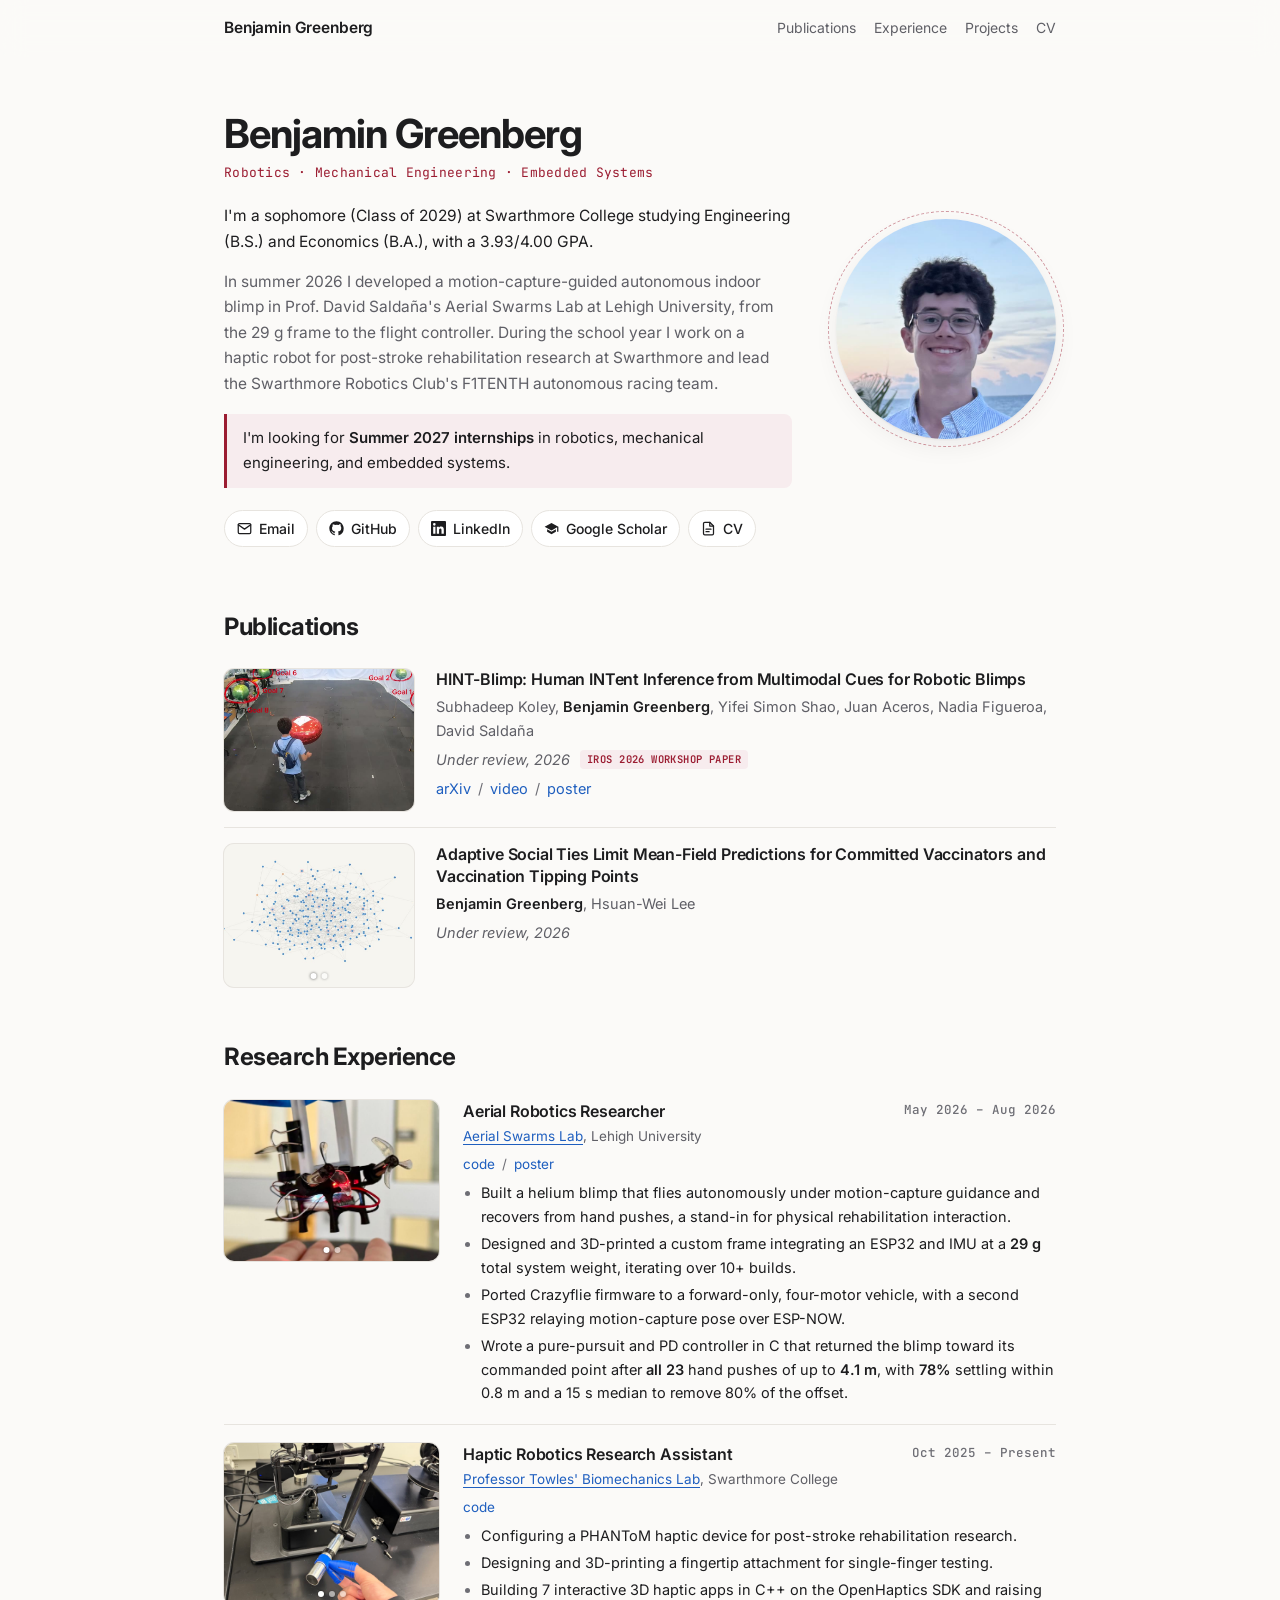
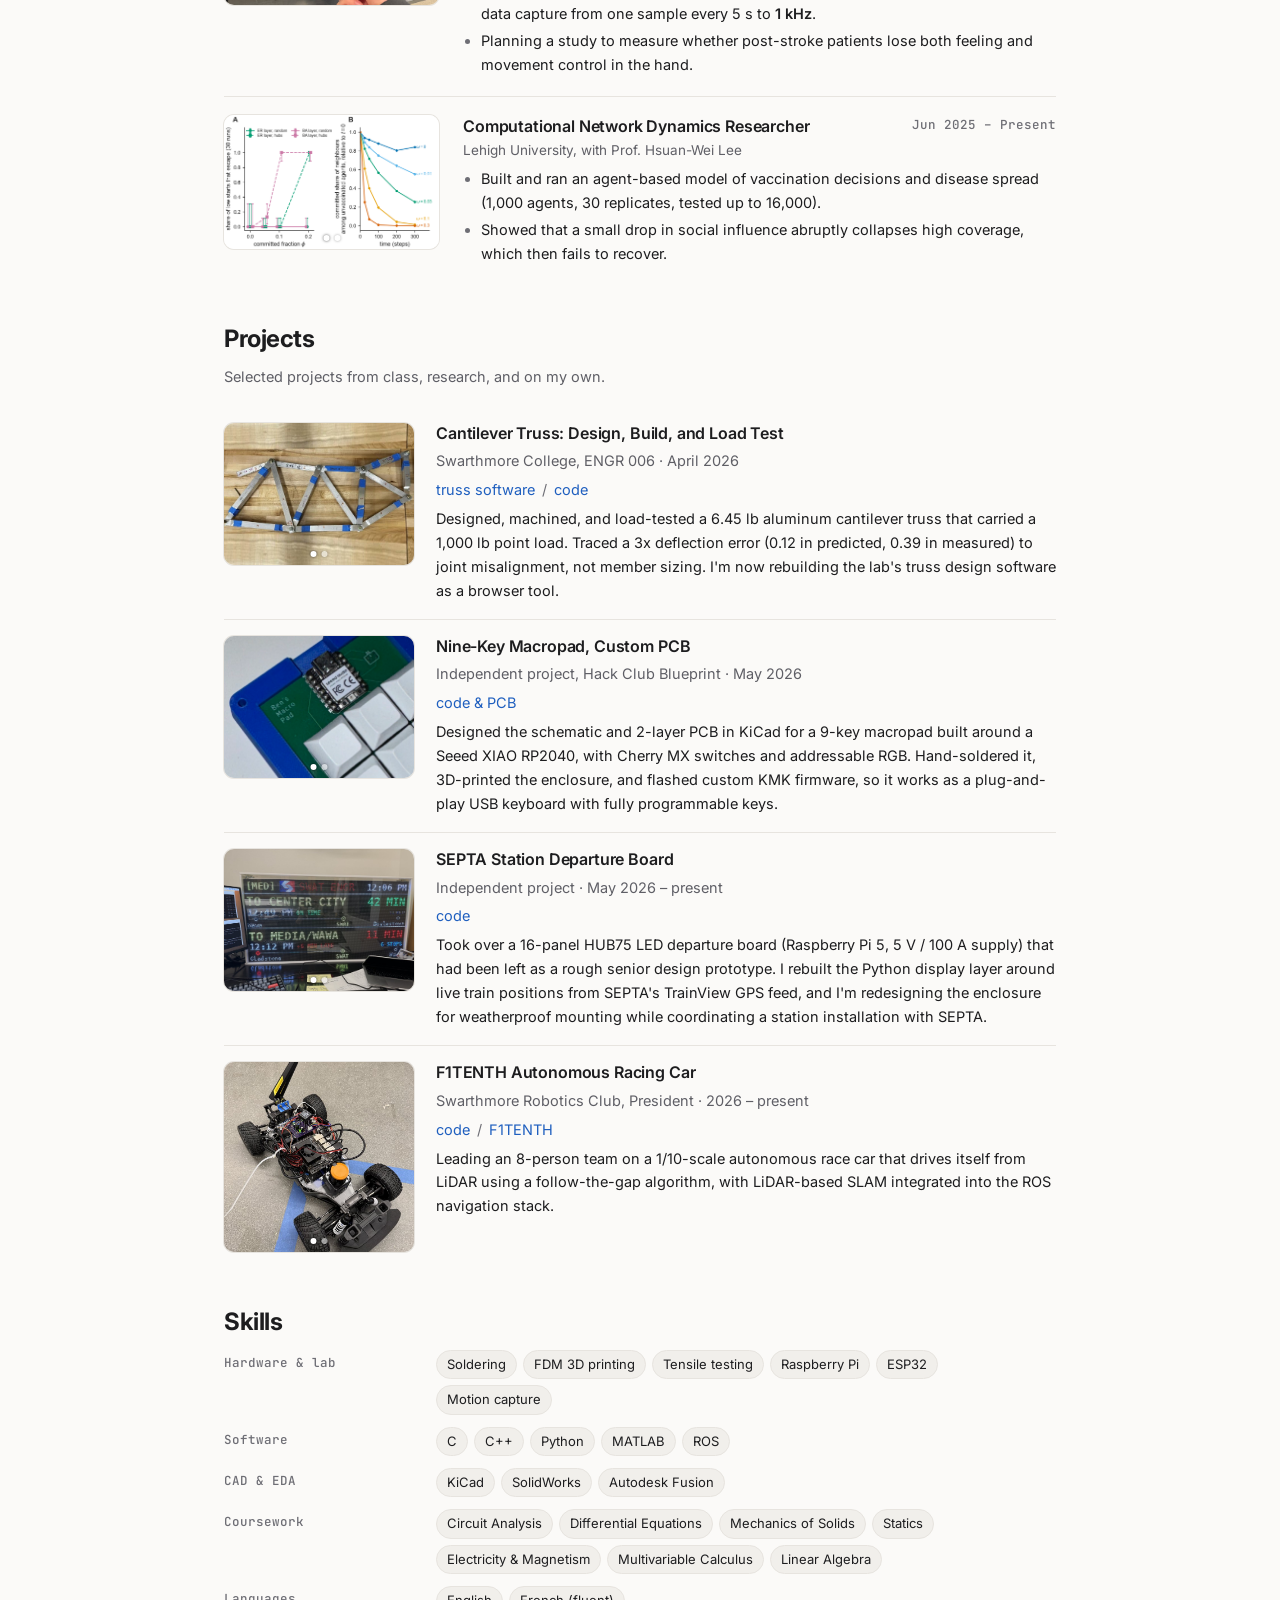
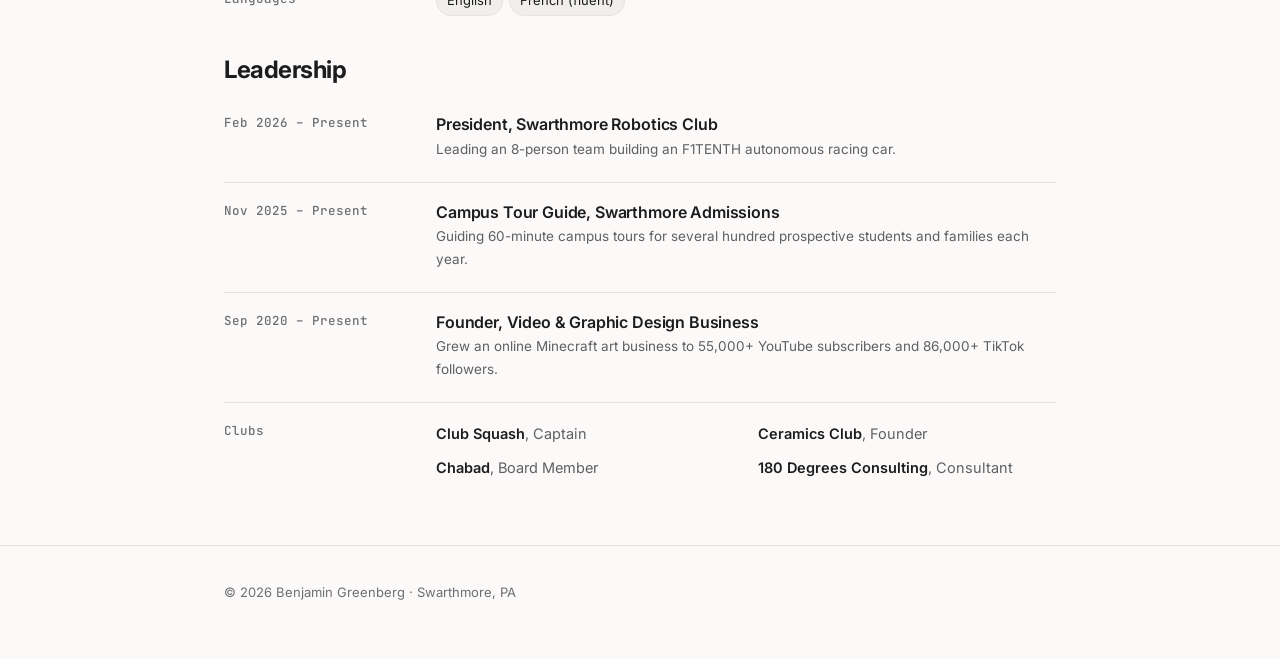
==== index.html @ 985a3e06 "Add GoatCounter visit counter" ====
<!DOCTYPE html>
<html lang="en">
<head>
  <meta charset="utf-8">
  <meta name="viewport" content="width=device-width, initial-scale=1">
  <title>Benjamin Greenberg</title>
  <meta name="description" content="Benjamin Greenberg: engineering and economics student at Swarthmore College working in robotics, mechanical engineering, and embedded systems.">
  <meta name="author" content="Benjamin Greenberg">
  <link rel="canonical" href="https://bengreenberg07.github.io/">
  <meta property="og:title" content="Benjamin Greenberg">
  <meta property="og:description" content="Robotics, mechanical engineering, and embedded systems. Swarthmore College.">
  <meta property="og:url" content="https://bengreenberg07.github.io/">
  <meta property="og:site_name" content="Benjamin Greenberg">
  <meta property="og:image" content="https://bengreenberg07.github.io/images/blimp.jpg">
  <meta property="og:image:width" content="900">
  <meta property="og:image:height" content="743">
  <meta property="og:image:alt" content="Autonomous indoor blimp with its 3D-printed frame, built by Benjamin Greenberg">
  <meta property="og:type" content="profile">
  <meta name="twitter:card" content="summary">
  <script type="application/ld+json">
  {
    "@context": "https://schema.org",
    "@type": "Person",
    "name": "Benjamin Greenberg",
    "url": "https://bengreenberg07.github.io/",
    "image": "https://bengreenberg07.github.io/images/ben.jpg",
    "affiliation": { "@type": "CollegeOrUniversity", "name": "Swarthmore College" },
    "sameAs": [
      "https://github.com/BenGreenberg07",
      "https://www.linkedin.com/in/benjamin-greenberg-/",
      "https://scholar.google.com/citations?user=JMRG6v8AAAAJ"
    ]
  }
  </script>
  <meta name="theme-color" content="#fbfaf8" media="(prefers-color-scheme: light)">
  <link rel="icon" type="image/svg+xml" href="images/favicon.svg">
  <link rel="icon" type="image/png" sizes="32x32" href="images/favicon-32.png">
  <link rel="icon" type="image/png" sizes="192x192" href="images/favicon-192.png">
  <link rel="apple-touch-icon" href="images/apple-touch-icon.png">
  <link rel="preconnect" href="https://fonts.googleapis.com">
  <link rel="preconnect" href="https://fonts.gstatic.com" crossorigin>
  <link href="https://fonts.googleapis.com/css2?family=Inter:wght@400;500;600;700&family=JetBrains+Mono:wght@500;600&display=swap" rel="stylesheet">
  <link rel="stylesheet" href="style.css">
</head>
<body>

<header class="topbar" id="topbar">
  <div class="wrap">
    <a class="brand" href="#top">Benjamin Greenberg</a>
    <nav class="nav" aria-label="Sections">
      <a href="#publications">Publications</a>
      <a href="#experience">Experience</a>
      <a href="#projects">Projects</a>
      <a href="cv/Benjamin_Greenberg_CV.pdf">CV</a>
    </nav>
  </div>
</header>

<main class="wrap" id="top">

  <!-- ================= HERO ================= -->
  <div class="hero">
    <div>
      <h1>Benjamin Greenberg</h1>
      <p class="role">Robotics · Mechanical Engineering · Embedded Systems</p>
      
      <p>
        I'm a sophomore (Class of 2029) at Swarthmore College studying Engineering (B.S.) and Economics (B.A.), with a 3.93/4.00 GPA.
      </p>
      <p class="soft">
        In summer 2026 I developed a motion-capture-guided autonomous indoor blimp in
        Prof. David Saldaña's
        Aerial Swarms Lab at Lehigh University, from the 29&nbsp;g
        frame to the flight controller. During the school year I work on a haptic robot for post-stroke
        rehabilitation research at Swarthmore and lead the Swarthmore Robotics Club's F1TENTH autonomous racing team.
      </p>
      <div class="callout">
        I'm looking for <strong>Summer 2027 internships</strong> in robotics, mechanical engineering, and embedded systems.
      </div>
      <div class="links">
        <a href="mailto:bgreenb2@swarthmore.edu">
          <svg viewBox="0 0 24 24" fill="none" stroke="currentColor" stroke-width="2" stroke-linecap="round" stroke-linejoin="round"><rect x="2" y="4" width="20" height="16" rx="2"/><path d="m22 6-10 7L2 6"/></svg>Email</a>
        <a href="https://github.com/BenGreenberg07">
          <svg viewBox="0 0 24 24" fill="currentColor"><path d="M12 .5C5.7.5.5 5.7.5 12c0 5.1 3.3 9.4 7.9 10.9.6.1.8-.3.8-.6v-2c-3.2.7-3.9-1.5-3.9-1.5-.5-1.3-1.3-1.7-1.3-1.7-1.1-.7.1-.7.1-.7 1.2.1 1.8 1.2 1.8 1.2 1 1.8 2.8 1.3 3.5 1 .1-.8.4-1.3.7-1.6-2.6-.3-5.3-1.3-5.3-5.7 0-1.3.5-2.3 1.2-3.1-.1-.3-.5-1.5.1-3.1 0 0 1-.3 3.3 1.2a11.5 11.5 0 0 1 6 0C17.3 4.7 18.3 5 18.3 5c.6 1.6.2 2.8.1 3.1.8.8 1.2 1.8 1.2 3.1 0 4.4-2.7 5.4-5.3 5.7.4.4.8 1.1.8 2.2v3.2c0 .3.2.7.8.6A11.5 11.5 0 0 0 23.5 12C23.5 5.7 18.3.5 12 .5z"/></svg>GitHub</a>
        <a href="https://www.linkedin.com/in/benjamin-greenberg-/">
          <svg viewBox="0 0 24 24" fill="currentColor"><path d="M20.4 20.5h-3.6v-5.6c0-1.3 0-3-1.8-3s-2.1 1.4-2.1 2.9v5.7H9.3V9h3.4v1.6h.1c.5-.9 1.6-1.8 3.4-1.8 3.6 0 4.3 2.4 4.3 5.5v6.2zM5.3 7.4a2.1 2.1 0 1 1 0-4.2 2.1 2.1 0 0 1 0 4.2zM7.1 20.5H3.5V9h3.6v11.5zM22.2 0H1.8C.8 0 0 .8 0 1.7v20.6c0 .9.8 1.7 1.8 1.7h20.4c1 0 1.8-.8 1.8-1.7V1.7C24 .8 23.2 0 22.2 0z"/></svg>LinkedIn</a>
        <a href="https://scholar.google.com/citations?user=JMRG6v8AAAAJ&amp;hl=en">
          <svg viewBox="0 0 24 24" fill="currentColor"><path d="M12 3 1 9l11 6 9-4.9V17h2V9z"/><path d="M5 13.2v4L12 21l7-3.8v-4L12 17z"/></svg>Google Scholar</a>
        <a href="cv/Benjamin_Greenberg_CV.pdf">
          <svg viewBox="0 0 24 24" fill="none" stroke="currentColor" stroke-width="2" stroke-linecap="round" stroke-linejoin="round"><path d="M14 2H6a2 2 0 0 0-2 2v16a2 2 0 0 0 2 2h12a2 2 0 0 0 2-2V8z"/><path d="M14 2v6h6M8 13h8M8 17h5"/></svg>CV</a>
      </div>
      <div class="print-contact">
        <span><b>Email</b> bgreenb2@swarthmore.edu</span>
        <span><b>Website</b> <a href="https://bengreenberg07.github.io">bengreenberg07.github.io</a></span>
        <span><b>GitHub</b> <a href="https://github.com/BenGreenberg07">BenGreenberg07</a></span>
        <span><b>LinkedIn</b> <a href="https://www.linkedin.com/in/benjamin-greenberg-/">benjamin-greenberg-</a></span>
      </div>
    </div>
    <div class="portrait">
      <img src="images/ben.jpg" alt="Portrait of Benjamin Greenberg" width="600" height="600">
    </div>
  </div>

  <!-- ================= PUBLICATIONS ================= -->
  <section id="publications" class="reveal">
    <div class="sec-head"><h2>Publications</h2></div>
    <div class="entries">

      <div class="entry pub lead">
        <div class="thumb" data-caption="Pushing the blimp to signal where it should go, from the paper's video.">
          <img src="images/hint_push.jpg" alt="A person pushing a red blimp, seen from above">
          <video src="videos/hint_push.mp4" autoplay muted loop playsinline preload="auto" aria-label="A person pushes a red blimp and it moves away, seen from above"></video>
        </div>
        <div>
          <h3><a href="https://arxiv.org/abs/2609.27154">HINT-Blimp: Human INTent Inference from Multimodal Cues for Robotic Blimps</a></h3>
          <p class="meta">Subhadeep Koley, <span class="me">Benjamin Greenberg</span>, Yifei Simon Shao, Juan Aceros, Nadia Figueroa, David Saldaña</p>
          <p class="venue">Under review, 2026 <span class="badge">IROS 2026 workshop paper</span></p>
          <p class="entry-links">
            <a href="https://arxiv.org/abs/2609.27154">arXiv</a><a href="https://youtu.be/b_QbHGdgBf4">video</a><a href="https://nocworkshop.github.io/2026-IROS/resources/15/IROS_workshop_poster.pdf">poster</a>
          </p>
        </div>
      </div>

      <div class="entry pub lead">
        <div class="thumb" data-second-caption="The same conditions can settle at two stable outcomes, depending on where the population starts." data-second="images/fig_bistability.png" data-second-alt="Phase diagram and coverage curves showing two stable vaccination outcomes" data-caption="One run of the agent-based model (peach: unvaccinated, blue: vaccinated). A temporary push raises vaccination, and coverage stays high after the push ends.">
          <img src="images/tipping_points.jpg" alt="Network of mostly vaccinated agents from the simulation">
          <video src="videos/tipping_points.mp4" autoplay muted loop playsinline preload="auto" aria-label="Simulation of a social network in which vaccination spreads after a temporary push"></video>
        </div>
        <div>
          <h3>Adaptive Social Ties Limit Mean-Field Predictions for Committed Vaccinators and Vaccination Tipping Points</h3>
          <p class="meta"><span class="me">Benjamin Greenberg</span>, Hsuan-Wei Lee</p>
          <p class="venue">Under review, 2026</p>
        </div>
      </div>

    </div>
  </section>

  <!-- ================= EXPERIENCE ================= -->
  <section id="experience" class="reveal">
    <div class="sec-head"><h2>Research Experience</h2></div>
    <div class="timeline">
      <div class="job">
        <div class="side">
          <div class="when">May 2026 – <br>Aug 2026</div>
          <div class="thumb" data-caption="The flight hardware hanging beneath the blimp's envelope.">
            <img src="images/blimp_gondola.jpg" alt="Small propeller drone hanging beneath a red balloon, above an open hand" loading="lazy">
            <img class="alt" data-caption="The blimp at Lehigh." src="images/blimp.jpg" alt="Red helium blimp with a 3D-printed gondola" loading="lazy">
          </div>
        </div>
        <div>
          <h3>Aerial Robotics Researcher</h3>
          <p class="org"><a href="https://swarmslab.com/">Aerial Swarms Lab</a>, Lehigh University</p>
          <p class="entry-links"><a href="https://github.com/BenGreenberg07/esp-fly-blimp">code</a><a href="posters/blimp.pdf">poster</a></p>
          <ul>
            <li>Built a helium blimp that flies autonomously under motion-capture guidance and recovers from hand pushes, a stand-in for physical rehabilitation interaction.</li><!-- pinned: keep on resume sync -->
            <li>Designed and 3D-printed a custom frame integrating an ESP32 and IMU at a <strong>29 g</strong> total system weight, iterating over 10+ builds.</li>
            <li>Ported Crazyflie firmware to a forward-only, four-motor vehicle, with a second ESP32 relaying motion-capture pose over ESP-NOW.</li><!-- pinned: keep on resume sync -->
            <li>Wrote a pure-pursuit and PD controller in C that returned the blimp toward its commanded point after <strong>all 23</strong> hand pushes of up to <strong>4.1 m</strong>, with <strong>78%</strong> settling within 0.8 m and a 15 s median to remove 80% of the offset.</li><!-- pinned: keep on resume sync -->
          </ul>
        </div>
      </div>
      <div class="job">
        <div class="side">
          <div class="when">Oct 2025 – <br>Present</div>
          <div class="thumb" data-second-video="videos/phantom_plug.mp4" data-second-alt="The plug task from the haptic apps, with force and timing readouts" data-second-caption="The plug task, one of the seven haptic apps, with live force and timing readouts." data-caption="The 3D-printed fingertip attachment on the PHANToM Premium stylus, in use. It allows single-finger testing in place of a whole-hand grip.">
            <img src="images/haptic_finger.jpg" alt="Fingertip attachment on the PHANToM Premium stylus, worn on a finger" loading="lazy">
            <img class="alt" src="images/haptic_iterations.jpg" alt="3D-printed iterations of the fingertip attachment" data-caption="3D-printed iterations of the fingertip attachment." loading="lazy">
          </div>
        </div>
        <div>
          <h3>Haptic Robotics Research Assistant</h3>
          <p class="org"><a href="https://sites.google.com/swarthmore.edu/biomechanics">Professor Towles' Biomechanics Lab</a>, Swarthmore College</p>
          <p class="entry-links"><a href="https://github.com/BenGreenberg07/geomagic-phantom">code</a></p>
          <ul>
            <li>Configuring a PHANToM haptic device for post-stroke rehabilitation research.</li>
            <li>Designing and 3D-printing a fingertip attachment for single-finger testing.</li>
            <li>Building 7 interactive 3D haptic apps in C++ on the OpenHaptics SDK and raising data capture from one sample every 5 s to <strong>1 kHz</strong>.</li><!-- pinned: keep on resume sync -->
            <li>Planning a study to measure whether post-stroke patients lose both feeling and movement control in the hand.</li>
          </ul>
        </div>
      </div>
      <div class="job">
        <div class="side">
          <div class="when">Jun 2025 – <br>Present</div>
          <div class="thumb fig" data-second-video="videos/committed_audience.mp4" data-second-alt="Simulation in which ties from committed vaccinators to unvaccinated agents disappear over time" data-second-caption="One run of the model (240 agents, 10% committed vaccinators). As unvaccinated agents cut ties to those who disagree, the blue ties from committed vaccinators to the unvaccinated fall from 157 to 4." data-full="images/fig_committed.png" data-caption="Randomly placed committed vaccinators lose their audience as unvaccinated agents cut ties to them, while hubs of a scale-free layer succeed.">
            <img src="images/fig_committed_preview.png" alt="Graphs showing committed vaccinators losing their audience" loading="lazy">
          </div>
        </div>
        <div>
          <h3>Computational Network Dynamics Researcher</h3>
          <p class="org">Lehigh University, with Prof. Hsuan-Wei Lee</p>
          <ul>
            <li>Built and ran an agent-based model of vaccination decisions and disease spread (1,000 agents, 30 replicates, tested up to 16,000).</li><!-- pinned: keep on resume sync -->
            <li>Showed that a small drop in social influence abruptly collapses high coverage, which then fails to recover.</li><!-- pinned: keep on resume sync -->
          </ul>
        </div>
      </div>
    </div>
  </section>

  <!-- ================= PROJECTS ================= -->
  <section id="projects" class="reveal">
    <div class="sec-head"><h2>Projects</h2></div>
    <p class="sec-sub">Selected projects from class, research, and on my own.</p>
    <div class="entries">

      <!-- Blimp: shown in the PDF export only (on the site it lives under Research) -->
      <div class="entry print-block">
        <div class="thumb">
          <img src="images/blimp_gondola.jpg" alt="The 3D-printed frame under the blimp, carrying its motors and electronics">
        </div>
        <div>
          <h3>Autonomous Blimp Drone</h3>
          <p class="meta"><a href="https://swarmslab.com/">Aerial Swarms Lab</a>, Lehigh University · May – Aug 2026</p>
          <p class="entry-links"><a href="https://github.com/BenGreenberg07/esp-fly-blimp">code</a><a href="https://bengreenberg07.github.io/posters/blimp.pdf">poster</a><a href="https://arxiv.org/abs/2609.27154">paper</a></p>
          <p>Designed and 3D-printed a custom frame integrating an ESP32 microcontroller and IMU at a 29 g total
            system weight, iterating over 10+ builds. Wrote a pure-pursuit and PD controller in C that, under motion-capture guidance, returned the blimp toward its commanded point after all 23 hand pushes of up to 4.1 m, with 78% settling within 0.8 m
            and a 15 s median to remove 80% of the offset. Separately, second author on <a href="https://arxiv.org/abs/2609.27154">HINT-Blimp</a>, presented at an IROS 2026 workshop.</p>
        </div>
      </div>

      <!-- 2. Truss -->
      <div class="entry">
        <div class="thumb" data-full="images/truss.jpg" data-caption="As-built truss: 14 aluminum members and 9 joints, bolted at each connection.">
          <img src="images/truss_thumb.jpg" alt="Aluminum cantilever truss on a workbench" loading="lazy">
          <img class="alt contain" data-caption="Computed member forces under the 1,000 lb design load." src="images/truss_forces.jpg" alt="Member force diagram" loading="lazy">
        </div>
        <div>
          <h3>Cantilever Truss: Design, Build, and Load Test</h3>
          <p class="meta">Swarthmore College, ENGR 006 · April 2026</p>
          <p class="entry-links"><a href="https://bengreenberg07.github.io/truss-analysis/">truss software</a><a href="https://github.com/BenGreenberg07/truss-analysis">code</a></p>
          <p>Designed, machined, and load-tested a 6.45 lb aluminum cantilever truss that carried a 1,000 lb
            point load. Traced a 3x deflection error (0.12 in predicted, 0.39 in measured) to joint misalignment,
            not member sizing. I'm now rebuilding the lab's truss design software as a browser tool.</p><!-- pinned: keep on resume sync -->
        </div>
      </div>

      <!-- 4. Macropad -->
      <div class="entry">
        <div class="thumb" data-caption="The assembled macropad: custom PCB, XIAO RP2040, and 3D-printed case.">
          <img src="images/macropad.jpg" alt="Custom green macropad PCB with white keycaps in a blue 3D-printed case" loading="lazy">
          <img class="alt" data-caption="3D render of the board layout from KiCad." src="images/macropad_render.jpg" alt="3D render of the macropad circuit board" loading="lazy">
        </div>
        <div>
          <h3>Nine-Key Macropad, Custom PCB</h3>
          <p class="meta">Independent project, Hack Club Blueprint · May 2026</p>
          <p class="entry-links"><a href="https://github.com/BenGreenberg07/custom-macropad">code &amp; PCB</a></p>
          <!-- pinned: keep on resume sync -->
          <p>Designed the schematic and 2-layer PCB in KiCad for a 9-key macropad built around a Seeed XIAO RP2040,
            with Cherry MX switches and addressable RGB. Hand-soldered it, 3D-printed the enclosure, and flashed custom
            KMK firmware, so it works as a plug-and-play USB keyboard with fully programmable keys.</p>
        </div>
      </div>

      <!-- Haptic attachment: shown in the PDF export only (on the site it lives under Research) -->
      <div class="entry print-block">
        <div class="thumb" data-caption="The 3D-printed attachment mounted on the PHANToM Premium stylus, in use. It allows single-finger testing in place of a whole-hand grip.">
          <img src="images/haptic_finger.jpg" alt="Fingertip attachment on the PHANToM Premium stylus, worn on a finger" loading="lazy">
        </div>
        <div>
          <h3>Fingertip Attachment for a Haptic Research Device</h3>
          <p class="meta"><a href="https://sites.google.com/swarthmore.edu/biomechanics">Professor Towles' Biomechanics Lab</a>, Swarthmore College · 2025 – present</p>
          <p class="entry-links"><a href="https://github.com/BenGreenberg07/geomagic-phantom">code</a></p>
          <p>The stock PHANToM end effector forces a whole-hand grip. I'm designing and printing a fingertip
            attachment for single-finger testing, and building 7 interactive 3D haptic apps in C++ on the OpenHaptics SDK, raising data capture from one sample every 5 s to 1 kHz.</p>
        </div>
      </div>

      <!-- 6. SEPTA display -->
      <div class="entry">
        <div class="thumb" data-caption="The 16-panel board running live departures for Swarthmore station.">
          <img src="images/septa_board.jpg" alt="LED departure board showing trains to Center City and Media/Wawa" loading="lazy">
          <img class="alt" data-caption="Every state the display can render." src="images/septa_boards.jpg" alt="Grid of LED departure board states" loading="lazy">
        </div>
        <div>
          <h3>SEPTA Station Departure Board</h3>
          <p class="meta">Independent project · May 2026 – present</p>
          <p class="entry-links"><a href="https://github.com/BenGreenberg07/septa-tracker">code</a></p>
          <p>Took over a 16-panel HUB75 LED departure board (Raspberry Pi 5, 5 V / 100 A supply) that had been left
            as a rough senior design prototype. I rebuilt the Python display layer around live train positions from
            SEPTA's TrainView GPS feed, and I'm redesigning the enclosure for weatherproof mounting while
            coordinating a station installation with SEPTA.</p>
        </div>
      </div>

      <!-- 7. F1TENTH -->
      <div class="entry">
        <div class="thumb tall" data-hover-video="videos/sim_turn1.mp4" data-second-video="videos/sim_turn1.mp4" data-second-alt="Top-down simulation of the F1TENTH car taking a turn using follow-the-gap, with LiDAR returns drawn along the walls" data-second-caption="Follow-the-gap in simulation: the car takes a turn from LiDAR alone, with the returns drawn along the walls." data-caption="The F1TENTH platform: Traxxas chassis with onboard compute, motor controller, and the scanning LiDAR used for SLAM.">
          <img src="images/f1tenth.jpg" alt="F1TENTH autonomous race car" loading="lazy">
        </div>
        <div>
          <h3>F1TENTH Autonomous Racing Car</h3>
          <p class="meta">Swarthmore Robotics Club, President · 2026 – present</p>
          <p class="entry-links"><a href="https://github.com/Swat-F1tenth/swat-f1tenth">code</a><a href="https://f1tenth.org/">F1TENTH</a></p>
          <!-- pinned: keep on resume sync -->
          <p>Leading an 8-person team on a 1/10-scale autonomous race car that drives itself from LiDAR using a
            follow-the-gap algorithm, with LiDAR-based SLAM integrated into the ROS navigation stack.</p>
        </div>
      </div>

    </div>
  </section>

  <!-- ================= SKILLS ================= -->
  <section id="skills" class="reveal">
    <div class="sec-head"><h2>Skills</h2></div>
    <dl class="skills">
      <dt>Hardware &amp; lab</dt>
      <dd><span class="chip">Soldering</span><span class="chip">FDM 3D printing</span><span class="chip">Tensile testing</span><span class="chip">Raspberry Pi</span><span class="chip">ESP32</span><span class="chip">Motion capture</span></dd>
      <dt>Software</dt>
      <dd><span class="chip">C</span><span class="chip">C++</span><span class="chip">Python</span><span class="chip">MATLAB</span><span class="chip">ROS</span></dd>
      <dt>CAD &amp; EDA</dt>
      <dd><span class="chip">KiCad</span><span class="chip">SolidWorks</span><span class="chip">Autodesk Fusion</span></dd>
      <dt>Coursework</dt>
      <dd><span class="chip">Circuit Analysis</span><span class="chip">Differential Equations</span><span class="chip">Mechanics of Solids</span><span class="chip">Statics</span><span class="chip">Electricity &amp; Magnetism</span><span class="chip">Multivariable Calculus</span><!-- pinned: keep on resume sync --><span class="chip">Linear Algebra</span></dd>
      <dt>Languages</dt>
      <dd><span class="chip">English</span><span class="chip">French (fluent)</span></dd>
    </dl>
  </section>

  <!-- ================= LEADERSHIP ================= -->
  <section id="leadership" class="reveal">
    <div class="sec-head"><h2>Leadership</h2></div>
    <div class="timeline">
      <div class="job">
        <div class="when">Feb 2026 – <br>Present</div>
        <div>
          <h3>President, Swarthmore Robotics Club</h3>
          <p class="org">Leading an 8-person team building an F1TENTH autonomous racing car.</p>
        </div>
      </div>
      <div class="job">
        <div class="when">Nov 2025 – <br>Present</div>
        <div>
          <h3>Campus Tour Guide, Swarthmore Admissions</h3>
          <p class="org">Guiding 60-minute campus tours for several hundred prospective students and families each year.</p>
        </div>
      </div>
      <div class="job">
        <div class="when">Sep 2020 – <br>Present</div>
        <div>
          <h3>Founder, Video &amp; Graphic Design Business</h3>
          <p class="org">Grew an online Minecraft art business to 55,000+ YouTube subscribers and 86,000+ TikTok followers.</p>
        </div>
      </div>
      <div class="job">
        <div class="when">Clubs</div>
        <div>
          <ul class="clubs">
            <li><b>Club Squash</b>, Captain</li>
            <li><b>Ceramics Club</b>, Founder</li>
            <li><b>Chabad</b>, Board Member</li>
            <li><b>180 Degrees Consulting</b>, Consultant</li><!-- pinned: keep on resume sync -->
          </ul>
        </div>
      </div>
    </div>
  </section>

</main>

<footer>
  <div class="wrap">
    <span>© 2026 Benjamin Greenberg · Swarthmore, PA</span>
  </div>
</footer>

<div class="lightbox" id="lightbox" role="dialog" aria-modal="true" aria-label="Image viewer" tabindex="-1">
  <button type="button" class="lb-close" aria-label="Close">&times;</button>
  <button type="button" class="lb-prev" aria-label="Previous view">&lsaquo;</button>
  <video muted loop playsinline hidden></video>
  <img alt="">
  <button type="button" class="lb-next" aria-label="Next view">&rsaquo;</button>
  <p class="lb-count"></p>
  <p class="lb-cap"></p>
</div>

<script src="script.js"></script>
  <script>
    // Privacy-friendly visit counter (GoatCounter: no cookies). Skipped for local previews and the PDF export.
    (function () {
      var h = location.hostname;
      if (h !== "bengreenberg07.github.io" || /[?&]print\b/.test(location.search)) return;
      var s = document.createElement("script");
      s.async = true;
      s.dataset.goatcounter = "https://benbobsfg.goatcounter.com/count";
      s.src = "https://gc.zgo.at/count.js";
      document.head.appendChild(s);
    })();
  </script>
</body>
</html>
---- style.css ----
:root {
  --bg: #fbfaf8;
  --surface: #ffffff;
  --text: #1d1d1f;
  --muted: #5f5f66;
  --faint: #6e6e75;
  --line: #e7e4df;
  --accent: #9b1c31;          /* Swarthmore garnet */
  --accent-soft: #f7ecee;
  --link: #1f5fbf;
  --chip: #f1efeb;
  --shadow: 0 1px 2px rgba(20, 20, 30, .06), 0 8px 24px rgba(20, 20, 30, .06);
  --radius: 12px;
  --mono: "JetBrains Mono", ui-monospace, SFMono-Regular, Menlo, monospace;
  --sans: "Inter", -apple-system, BlinkMacSystemFont, "Segoe UI", Helvetica, Arial, sans-serif;
  color-scheme: light;
}

* { box-sizing: border-box; }
html { scroll-behavior: smooth; scroll-padding-top: 72px; }
body {
  margin: 0;
  background: var(--bg);
  color: var(--text);
  font: 400 15.5px/1.65 var(--sans);
  -webkit-font-smoothing: antialiased;
  text-rendering: optimizeLegibility;
  transition: background .25s ease, color .25s ease;
}
a { color: var(--link); text-decoration: none; }
a:hover { text-decoration: underline; text-underline-offset: 3px; }
strong { font-weight: 600; }
img { display: block; max-width: 100%; }

.wrap { max-width: 880px; margin: 0 auto; padding: 0 24px; }

/* ---------- top bar ---------- */
.topbar {
  position: fixed; inset: 0 0 auto 0; z-index: 50;
  background: color-mix(in srgb, var(--bg) 82%, transparent);
  backdrop-filter: saturate(160%) blur(12px);
  -webkit-backdrop-filter: saturate(160%) blur(12px);
  border-bottom: 1px solid transparent;
  transition: border-color .25s ease;
}
.topbar.scrolled { border-bottom-color: var(--line); }
.topbar .wrap { display: flex; align-items: center; gap: 20px; height: 56px; }
.brand {
  font-weight: 600; color: var(--text); letter-spacing: -.01em;
  opacity: 0; transform: translateY(4px); transition: opacity .25s, transform .25s;
}
.topbar.scrolled .brand { opacity: 1; transform: none; }
.brand:hover { text-decoration: none; }
.nav { display: flex; gap: 18px; margin-left: auto; font-size: 14px; }
.nav a { color: var(--muted); }
.nav a:hover, .nav a.active { color: var(--text); text-decoration: none; }

/* ---------- hero ---------- */
.hero {
  display: grid; grid-template-columns: 1fr 220px; gap: 44px; align-items: center;
  padding: 112px 0 36px;
}
.hero h1 {
  font-size: 40px; line-height: 1.1; letter-spacing: -.025em; font-weight: 700;
  margin: 0 0 6px;
}
.hero .role {
  font-family: var(--mono); font-size: 13px; color: var(--accent);
  letter-spacing: .02em; margin: 0 0 20px;
}
.hero p { margin: 0 0 14px; }
.hero p.soft { color: var(--muted); }
.portrait { position: relative; width: 220px; aspect-ratio: 1; justify-self: end; }
.portrait img {
  width: 100%; height: 100%; object-fit: cover; border-radius: 50%;
  box-shadow: var(--shadow);
}
.portrait::after {
  content: ""; position: absolute; inset: -8px; border-radius: 50%;
  border: 1px dashed color-mix(in srgb, var(--accent) 45%, transparent);
  animation: spin 60s linear infinite;
}
@keyframes spin { to { transform: rotate(360deg); } }

.callout {
  margin: 18px 0 22px; padding: 12px 16px;
  border-left: 3px solid var(--accent); background: var(--accent-soft);
  border-radius: 0 8px 8px 0; font-size: 15px;
}
.links { display: flex; flex-wrap: wrap; gap: 8px; }
.links a {
  display: inline-flex; align-items: center; gap: 7px;
  padding: 6px 12px; border: 1px solid var(--line); border-radius: 999px;
  background: var(--surface); color: var(--text); font-size: 14px; font-weight: 500;
  transition: border-color .2s, transform .2s, box-shadow .2s;
}
.links a:hover { text-decoration: none; border-color: var(--faint); transform: translateY(-1px); box-shadow: var(--shadow); }
.links svg { width: 15px; height: 15px; flex: none; }

/* ---------- sections ---------- */
section { padding: 30px 0 10px; }
.sec-head { display: flex; align-items: baseline; gap: 14px; margin-bottom: 6px; }
h2 { font-size: 24px; letter-spacing: -.02em; font-weight: 700; margin: 0; }
.sec-head .count { font-family: var(--mono); font-size: 12px; color: var(--faint); }
.sec-sub { color: var(--muted); margin: 0 0 18px; font-size: 14.5px; }

/* ---------- entries (pubs + projects) ---------- */
.entry {
  display: grid; grid-template-columns: 220px 1fr; gap: 26px;
  padding: 22px 0; border-top: 1px solid var(--line);
}
.entries > .entry:first-child { border-top: 0; }

.thumb {
  position: relative; width: 220px; aspect-ratio: 4 / 3; border-radius: 10px;
  overflow: hidden; background: var(--chip); cursor: zoom-in;
  box-shadow: 0 0 0 1px var(--line); align-self: start;
}
.thumb img {
  position: absolute; inset: 0; width: 100%; height: 100%; object-fit: cover;
  transition: opacity .45s ease, transform .6s ease;
}
.thumb img.contain { object-fit: contain; background: #fff; padding: 6px; }
.thumb .alt { opacity: 0; }
.thumb:hover .alt, .thumb:focus-visible .alt { opacity: 1; }
.thumb:hover img { transform: scale(1.03); }
.thumb .hint {
  position: absolute; right: 8px; bottom: 8px; z-index: 2;
  font: 500 10.5px/1 var(--mono); color: #fff; background: rgba(0, 0, 0, .55);
  padding: 4px 7px; border-radius: 4px; transition: opacity .3s; pointer-events: none;
}

.entry h3 { font-size: 16.5px; line-height: 1.35; margin: 0 0 4px; font-weight: 600; letter-spacing: -.01em; }
.entry h3 a { color: var(--text); }
.entry h3 a:hover { color: var(--link); }
.meta { font-size: 13.5px; color: var(--muted); margin: 0 0 2px; }
.meta .me { color: var(--text); font-weight: 600; }
.venue { font-size: 13.5px; font-style: italic; color: var(--muted); margin: 0 0 6px; }
.badge {
  display: inline-block; font: 600 10.5px/1 var(--mono); letter-spacing: .04em; text-transform: uppercase;
  color: var(--accent); background: var(--accent-soft); padding: 4px 7px; border-radius: 4px;
  vertical-align: 2px; margin-left: 6px; font-style: normal;
}
.entry-links { font-size: 13.5px; margin: 2px 0 8px; }
.entry-links a + a::before { content: "/"; color: var(--faint); margin: 0 7px; display: inline-block; }
.entry p { margin: 6px 0 0; font-size: 14.5px; }
.entry ul { margin: 6px 0 0; padding-left: 18px; font-size: 14.5px; }
.entry li { margin: 3px 0; }
.entry li::marker { color: var(--faint); }

/* ---------- experience timeline ---------- */
.job {
  display: grid; grid-template-columns: 150px 1fr; gap: 24px;
  padding: 16px 0; border-top: 1px solid var(--line);
}
.job:first-child { border-top: 0; }
.when { font: 500 12.5px/1.6 var(--mono); color: var(--faint); padding-top: 2px; }
.job h3 { font-size: 16px; margin: 0; font-weight: 600; letter-spacing: -.01em; }
.job .org { color: var(--muted); font-size: 14px; margin: 0 0 6px; }
.job ul { margin: 0; padding-left: 18px; font-size: 14.5px; }
.job li { margin: 3px 0; }
.job li::marker { color: var(--faint); }

/* ---------- skills ---------- */
.skills { display: grid; grid-template-columns: 150px 1fr; gap: 12px 24px; font-size: 14.5px; margin: 8px 0 0; }
.skills dt { font: 500 12.5px/2 var(--mono); color: var(--faint); }
.skills dd { margin: 0; display: flex; flex-wrap: wrap; gap: 6px; }
.chip {
  font-size: 13px; padding: 3px 10px; border-radius: 999px; background: var(--chip);
  border: 1px solid var(--line); color: var(--text);
}

/* ---------- footer ---------- */
footer { padding: 36px 0 56px; margin-top: 36px; border-top: 1px solid var(--line); color: var(--faint); font-size: 13px; }
footer .wrap { display: flex; flex-wrap: wrap; gap: 8px 20px; justify-content: space-between; }
footer a { color: var(--muted); }

/* ---------- lightbox ---------- */
.lightbox {
  position: fixed; inset: 0; z-index: 100; display: flex; flex-direction: column;
  align-items: center; justify-content: center; padding: 32px;
  background: rgba(10, 10, 12, .9); opacity: 0; pointer-events: none; transition: opacity .25s;
}
.lightbox.open { opacity: 1; pointer-events: auto; cursor: zoom-out; }
.lightbox img { max-width: min(1100px, 100%); max-height: 80vh; border-radius: 8px; box-shadow: 0 20px 60px rgba(0, 0, 0, .5); }
.lightbox p { color: #ddd; font-size: 14px; margin: 14px 0 0; text-align: center; max-width: 720px; }

/* ---------- reveal ---------- */
.reveal { opacity: 0; transform: translateY(14px); transition: opacity .7s ease, transform .7s ease; }
.reveal.in { opacity: 1; transform: none; }
@media (prefers-reduced-motion: reduce) {
  .reveal { opacity: 1; transform: none; transition: none; }
  .portrait::after { animation: none; }
  html { scroll-behavior: auto; }
}

/* ---------- responsive ---------- */
@media (max-width: 760px) {
  body { font-size: 15px; }
  .wrap { padding: 0 16px; }
  .nav { display: none; }
  .brand { opacity: 1; transform: none; }
  .topbar .wrap { justify-content: space-between; }
  .hero { grid-template-columns: 1fr; gap: 22px; padding-top: 84px; }
  .portrait { order: -1; width: 132px; justify-self: start; }
  .hero h1 { font-size: 32px; }
  .entry { grid-template-columns: 1fr; gap: 14px; }
  .thumb { width: 100%; }
  .job, .skills { grid-template-columns: 1fr; gap: 4px; }
  .skills dd { margin-bottom: 8px; }
}

/* ---------- compact publications + projects ---------- */
.entry { grid-template-columns: 190px 1fr; gap: 22px; padding: 18px 0; }
.thumb { width: 190px; }
.entry.pub { grid-template-columns: 130px 1fr; gap: 18px; padding: 12px 0; }
.entry.pub .thumb { width: 130px; }
.entry.pub h3 { font-size: 15.5px; }
.entry.pub .entry-links { margin-bottom: 0; }
.entry p { margin-top: 5px; }
section { padding-top: 24px; }

@media (max-width: 760px) {
  .entry, .entry.pub { grid-template-columns: 1fr; }
  .entry.pub { grid-template-columns: 96px 1fr; gap: 14px; }
  .entry.pub .thumb { width: 96px; }
  .thumb { width: 100%; }
}

.clubs { list-style: none; margin: 0; padding: 0; display: grid; grid-template-columns: 1fr 1fr; gap: 4px 24px; font-size: 14.5px; color: var(--muted); }
.clubs b { color: var(--text); font-weight: 600; }
@media (max-width: 760px) { .clubs { grid-template-columns: 1fr; } }
.job ul.clubs { padding-left: 0; }
.thumb.tall { width: 190px; aspect-ratio: 1; }
.thumb.tall img { object-position: 50% 62%; }
@media (max-width: 760px) { .thumb.tall { width: 100%; aspect-ratio: 4 / 3; } }

.print-contact, .print-block { display: none; }
@page { size: letter; margin: 0.5in 0.6in; }
@media print {
  * { -webkit-print-color-adjust: exact; print-color-adjust: exact; }
  html { scroll-padding-top: 0; }
  body { font-size: 10pt; line-height: 1.45; background: #fff; }
  .topbar, .lightbox, .links, .thumb .hint, .thumb .alt, .thumb video.hover, footer { display: none !important; }
  /* the PDF is a projects portfolio: the resume covers the rest */
  .callout, #publications, #experience, #skills, .sec-head .count, .sec-sub { display: none !important; }
  .entry.print-block { display: grid; }
  #projects .entry { grid-template-columns: 220px 1fr; gap: 18px; padding: 16px 0; }
  #projects .thumb { width: 220px; border-radius: 6px; }
  #projects .thumb.tall { width: 220px; aspect-ratio: 4 / 3; }
  #projects h3 { font-size: 11pt; }
  #projects .entries { display: flex; flex-direction: column; }
  .reveal { opacity: 1 !important; transform: none !important; transition: none !important; }
  .wrap { max-width: none; padding: 0; }
  a { color: var(--link); text-decoration: none; }

  .hero { grid-template-columns: 1fr 112px; gap: 28px; padding: 0 0 6px; align-items: start; }
  .hero h1 { font-size: 24pt; margin-bottom: 2px; }
  .hero .role { margin-bottom: 10px; font-size: 9pt; }
  .hero p { margin-bottom: 6px; }
  .portrait { width: 112px; order: 0; justify-self: end; }
  .portrait::after { display: none; }
  .portrait img { box-shadow: none; }
  .callout { margin: 8px 0; padding: 6px 10px; font-size: 9.5pt; }
  .print-contact { display: flex; flex-wrap: wrap; gap: 3px 13px; margin: 8px 0 0; font-size: 8.5pt; color: var(--text); }
  .print-contact b { font: 500 7.5pt var(--mono); color: var(--faint); text-transform: uppercase; letter-spacing: .06em; margin-right: 4px; }
  .entry-links { font-family: var(--mono); font-size: 7.5pt; margin-top: 1px; }
  .entry-links a { font-weight: 500; color: #4a6fa5; }
  .entry-links a + a::before { content: "·"; margin: 0 6px; }

  section { padding: 12px 0 0; }
  .sec-head { margin-bottom: 2px; break-after: avoid; }
  h2 { font-size: 13.5pt; }
  .sec-sub { margin: 0 0 6px; font-size: 9.5pt; }

  .entry { grid-template-columns: 150px 1fr; gap: 16px; padding: 10px 0; break-inside: avoid; }
  .thumb { width: 150px; box-shadow: 0 0 0 0.5pt var(--line); }
  .thumb img { transform: none !important; }
  .thumb.tall { width: 150px; aspect-ratio: 4 / 3; }
  .entry.pub { grid-template-columns: 96px 1fr; gap: 14px; padding: 7px 0; }
  .entry.pub .thumb { width: 96px; }
  .entry h3 { font-size: 10.5pt; margin-bottom: 1px; }
  .meta, .venue, .entry-links { font-size: 9pt; margin: 0; }
  .entry p { font-size: 9.5pt; margin-top: 3px; }

  .job { grid-template-columns: 112px 1fr; gap: 16px; padding: 7px 0; break-inside: avoid; }
  .when { font-size: 8.5pt; }
  .job h3 { font-size: 10.5pt; }
  .job .org { font-size: 9.5pt; margin-bottom: 2px; }
  .job ul, .job li { font-size: 9.5pt; }
  .job li { margin: 1px 0; }
  #leadership { padding-top: 22px; }
  #leadership .job { padding: 10px 0; }

  .skills { grid-template-columns: 112px 1fr; gap: 5px 16px; font-size: 9pt; break-inside: avoid; }
  .skills dt { font-size: 8.5pt; line-height: 1.8; }
  .chip { font-size: 8.5pt; padding: 1px 7px; }
  .clubs { font-size: 9.5pt; }

  .entry, .job { border-top: 0 !important; }
  .clubs { grid-template-columns: 1fr 1fr; }

  footer { margin-top: 14px; padding: 8px 0 0; font-size: 8.5pt; }
}

/* ---------- blimp loop + viewer ---------- */
.entry.pub.lead { grid-template-columns: 190px 1fr; gap: 22px; }
.entry.pub.lead .thumb { width: 190px; }
.thumb video {
  position: absolute; inset: 0; width: 100%; height: 100%;
  object-fit: cover;
}
.job .thumb { width: 130px; margin-top: 10px; }
.thumb video::-webkit-media-controls-start-playback-button { display: none; }
.thumb video.hover { opacity: 0; transition: opacity .45s ease; pointer-events: none; }
.thumb:hover video.hover { opacity: 1; }
@media (prefers-reduced-motion: reduce) { .thumb video { display: none; } }
.lightbox video { max-width: min(1100px, 100%); max-height: 80vh; border-radius: 8px; box-shadow: 0 20px 60px rgba(0, 0, 0, .5); }
.lightbox [hidden] { display: none; }
.lightbox:not(.open) { visibility: hidden; }
.lightbox:focus { outline: none; }
.thumb:focus-visible { outline: 2px solid var(--accent); outline-offset: 2px; }

/* ---------- research layout: photo on the left, date at the far right of the title line ---------- */
@media screen and (min-width: 761px) {
  #experience .job { grid-template-columns: 215px 1fr; gap: 0 24px; }
  #experience .side { display: contents; }
  #experience .thumb { grid-column: 1; grid-row: 1; width: 215px; margin-top: 2px; }
  #experience .when { grid-column: 2; grid-row: 1; justify-self: end; padding-top: 2px; }
  #experience .when br { display: none; }
  #experience .job > div:last-child { grid-column: 2; grid-row: 1; }
  #experience .job h3 { padding-right: 150px; }
}

/* ---------- photo viewer controls, thumbnail dots, shared sizing ---------- */
.lightbox.open { cursor: default; }
.lightbox img, .lightbox video { max-height: 76vh; }
.lightbox .lb-count { font: 500 12px/1 var(--mono); color: #aaa; margin: 12px 0 0; min-height: 12px; }
.lightbox .lb-cap { margin-top: 8px; }
.lightbox button {
  position: absolute; width: 44px; height: 44px; border: 0; border-radius: 50%;
  background: rgba(255, 255, 255, .14); color: #fff; font: 400 26px/1 var(--sans);
  cursor: pointer; display: grid; place-items: center;
}
.lightbox button:hover { background: rgba(255, 255, 255, .26); }
.lightbox button:focus-visible { outline: 2px solid #fff; outline-offset: 2px; }
.lb-close { top: 16px; right: 16px; }
.lb-prev, .lb-next { top: 50%; transform: translateY(-50%); }
.lb-prev { left: 16px; }
.lb-next { right: 16px; }
@media (max-width: 760px) { .lb-prev { left: 6px; } .lb-next { right: 6px; } .lb-close { top: 8px; right: 8px; } }

/* Dots mark a photo with more than one view */
.thumb .hint {
  left: 50%; right: auto; bottom: 8px; transform: translateX(-50%);
  display: flex; gap: 5px; padding: 0; background: none; border-radius: 0;
}
.thumb .hint i { width: 6px; height: 6px; border-radius: 50%; background: #fff; opacity: .55; box-shadow: 0 0 3px rgba(0, 0, 0, .65); }
.thumb .hint i:first-child { opacity: 1; }
@media (hover: hover) {
  .thumb.has-alt:hover .hint i:first-child { opacity: .55; }
  .thumb.has-alt:hover .hint i:nth-child(2) { opacity: 1; }
}

.brand:focus-visible { opacity: 1; transform: none; }
.job li a, .job .org a, .entry p:not(.entry-links):not(.meta) a { text-decoration: underline; text-decoration-thickness: 1px; text-underline-offset: 3px; }

@media screen {
  .entry h3, .entry.pub h3, .job h3 { font-size: 16px; }
  .entry, .entry.pub, .job { padding-top: 16px; padding-bottom: 16px; }
  .meta, .venue, .entry-links, .job .org { font-size: 13.5px; }
  .job .entry-links { margin: 0 0 6px; }
  .entries > .print-block:first-child + .entry { border-top: 0; }
}
@media screen and (min-width: 761px) {
  #leadership .job, .skills { grid-template-columns: 190px 1fr; column-gap: 22px; }
  #leadership .when br { display: none; }
}

/* ---------- phones (screen only: a letter page is narrow enough to match this width too) ---------- */
html { -webkit-text-size-adjust: 100%; text-size-adjust: 100%; }
@media (hover: none) {
  .thumb:hover .alt { opacity: 0; }
  .thumb:hover img { transform: none; }
}
@media screen and (max-width: 760px) {
  /* Section links replace the name in the bar; the name is right there in the header */
  .brand { display: none; }
  .topbar .wrap { height: 48px; }
  .nav { display: flex; width: 100%; margin: 0; justify-content: space-between; }
  .nav a { padding: 12px 0; }
  html { scroll-padding-top: 60px; }

  /* Header: name beside a small photo, so the links land on the first screen */
  .hero { grid-template-columns: 1fr 84px; gap: 0 16px; padding: 72px 0 8px; align-items: center; }
  .hero > div:first-child { display: contents; }
  .hero > div:first-child > * { grid-column: 1 / -1; }
  .hero > div:first-child > h1, .hero > div:first-child > .role { grid-column: 1; }
  .portrait { order: 0; grid-column: 2; grid-row: 1 / span 2; width: 84px; justify-self: end; }
  .portrait::after { display: none; }
  .hero h1 { font-size: 30px; margin-bottom: 4px; }
  .hero .role { font-size: 12px; line-height: 1.5; margin-bottom: 0; }
  .hero > div:first-child > p:nth-of-type(2) { margin-top: 16px; }
  .callout { margin: 14px 0 16px; }
  .links a { padding: 9px 13px; }

  section { padding: 24px 0 6px; }
  .reveal { opacity: 1; transform: none; transition: none; }

  .venue .badge { display: table; margin: 5px 0 0; }
  .entry:not(.pub) .thumb { aspect-ratio: 16 / 10; }
  .entry:not(.pub) .thumb.tall { aspect-ratio: 1; }
  .entry { gap: 10px; }

  /* One-line dates */
  .when br { display: none; }
  .job { gap: 2px; padding: 14px 0; }

  .lightbox { padding: 16px; }
  .lightbox img { max-height: 72vh; }

  .entry.pub.lead { grid-template-columns: 1fr; gap: 10px; }
  .entry.pub.lead .thumb { width: 100%; aspect-ratio: 4 / 3; }

  /* Research photos go below each job's text instead of between the date and title */
  .job > .side { display: contents; }
  .job .thumb { order: 2; width: 100%; aspect-ratio: 16 / 10; margin-top: 10px; }
}

/* The figure preview is cropped to 16:10 so it fills its frame */
#experience .thumb.fig { aspect-ratio: 16 / 10; background: #fff; }
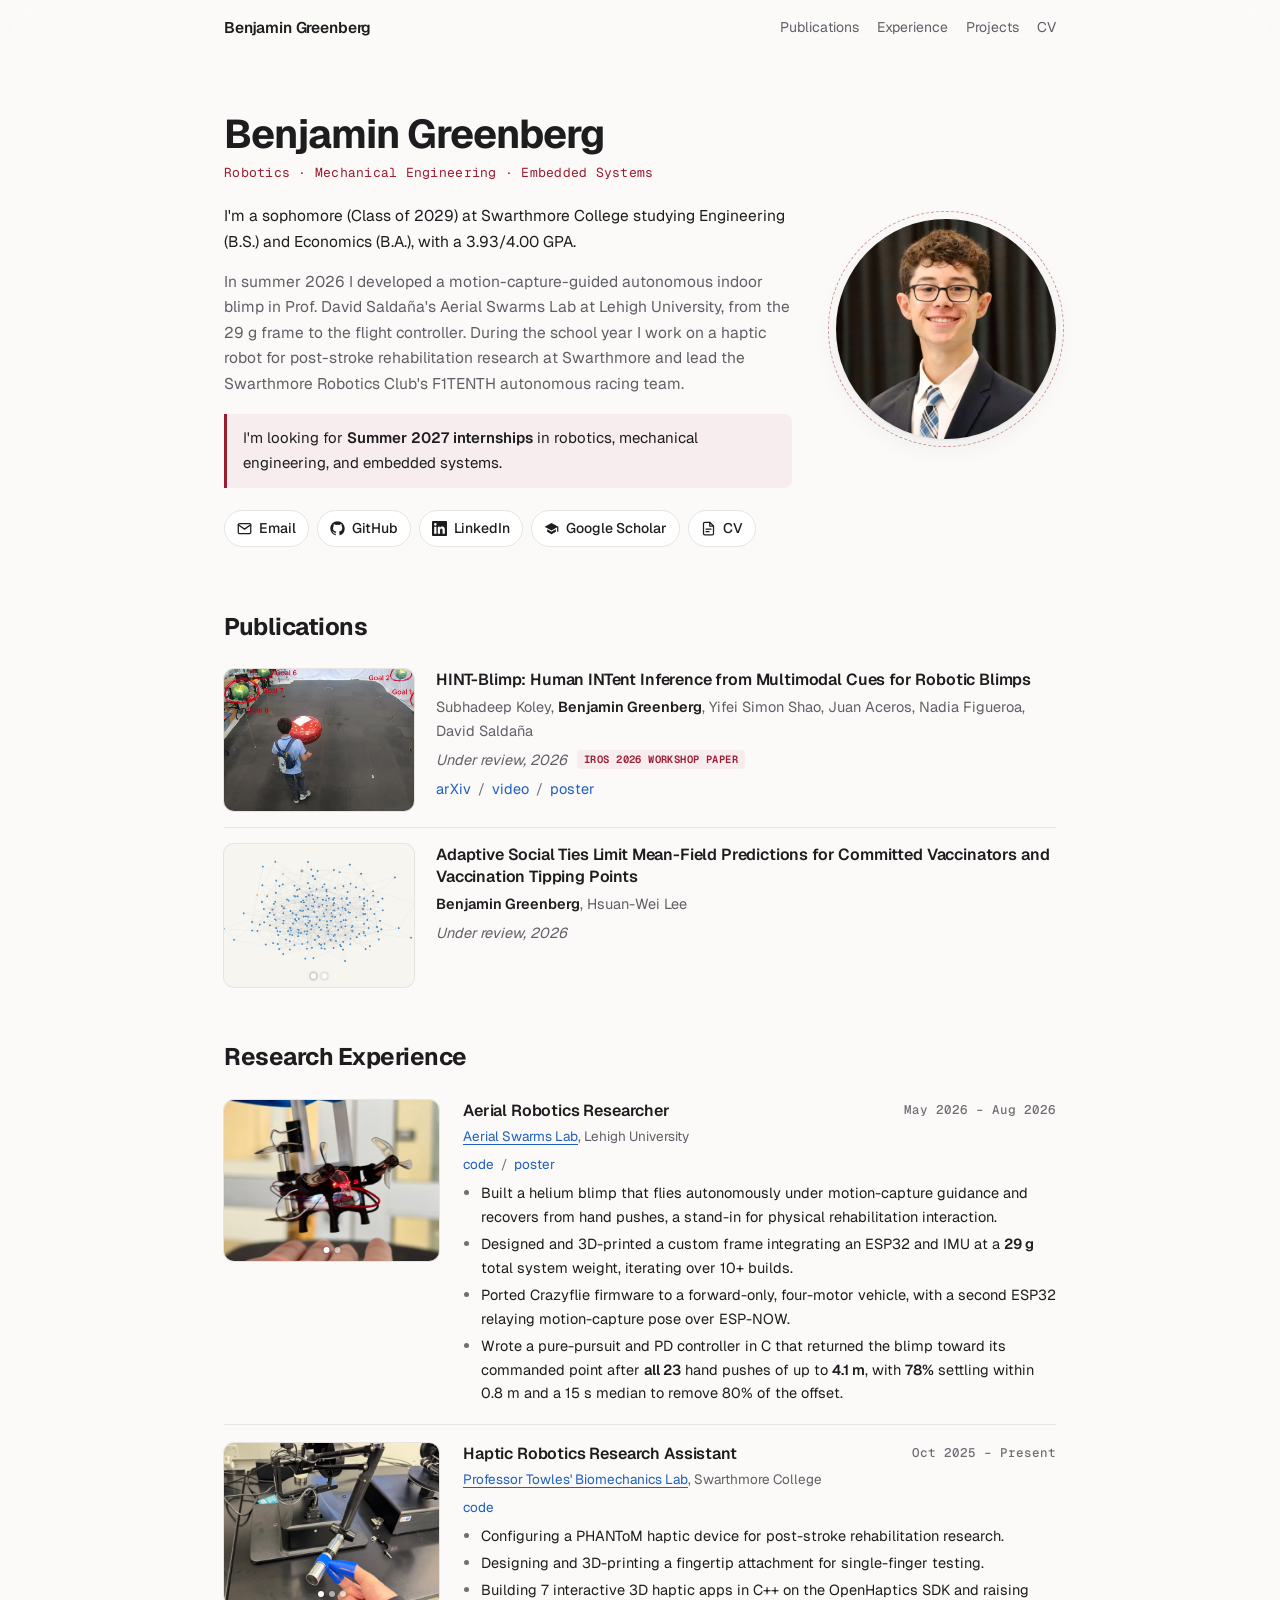
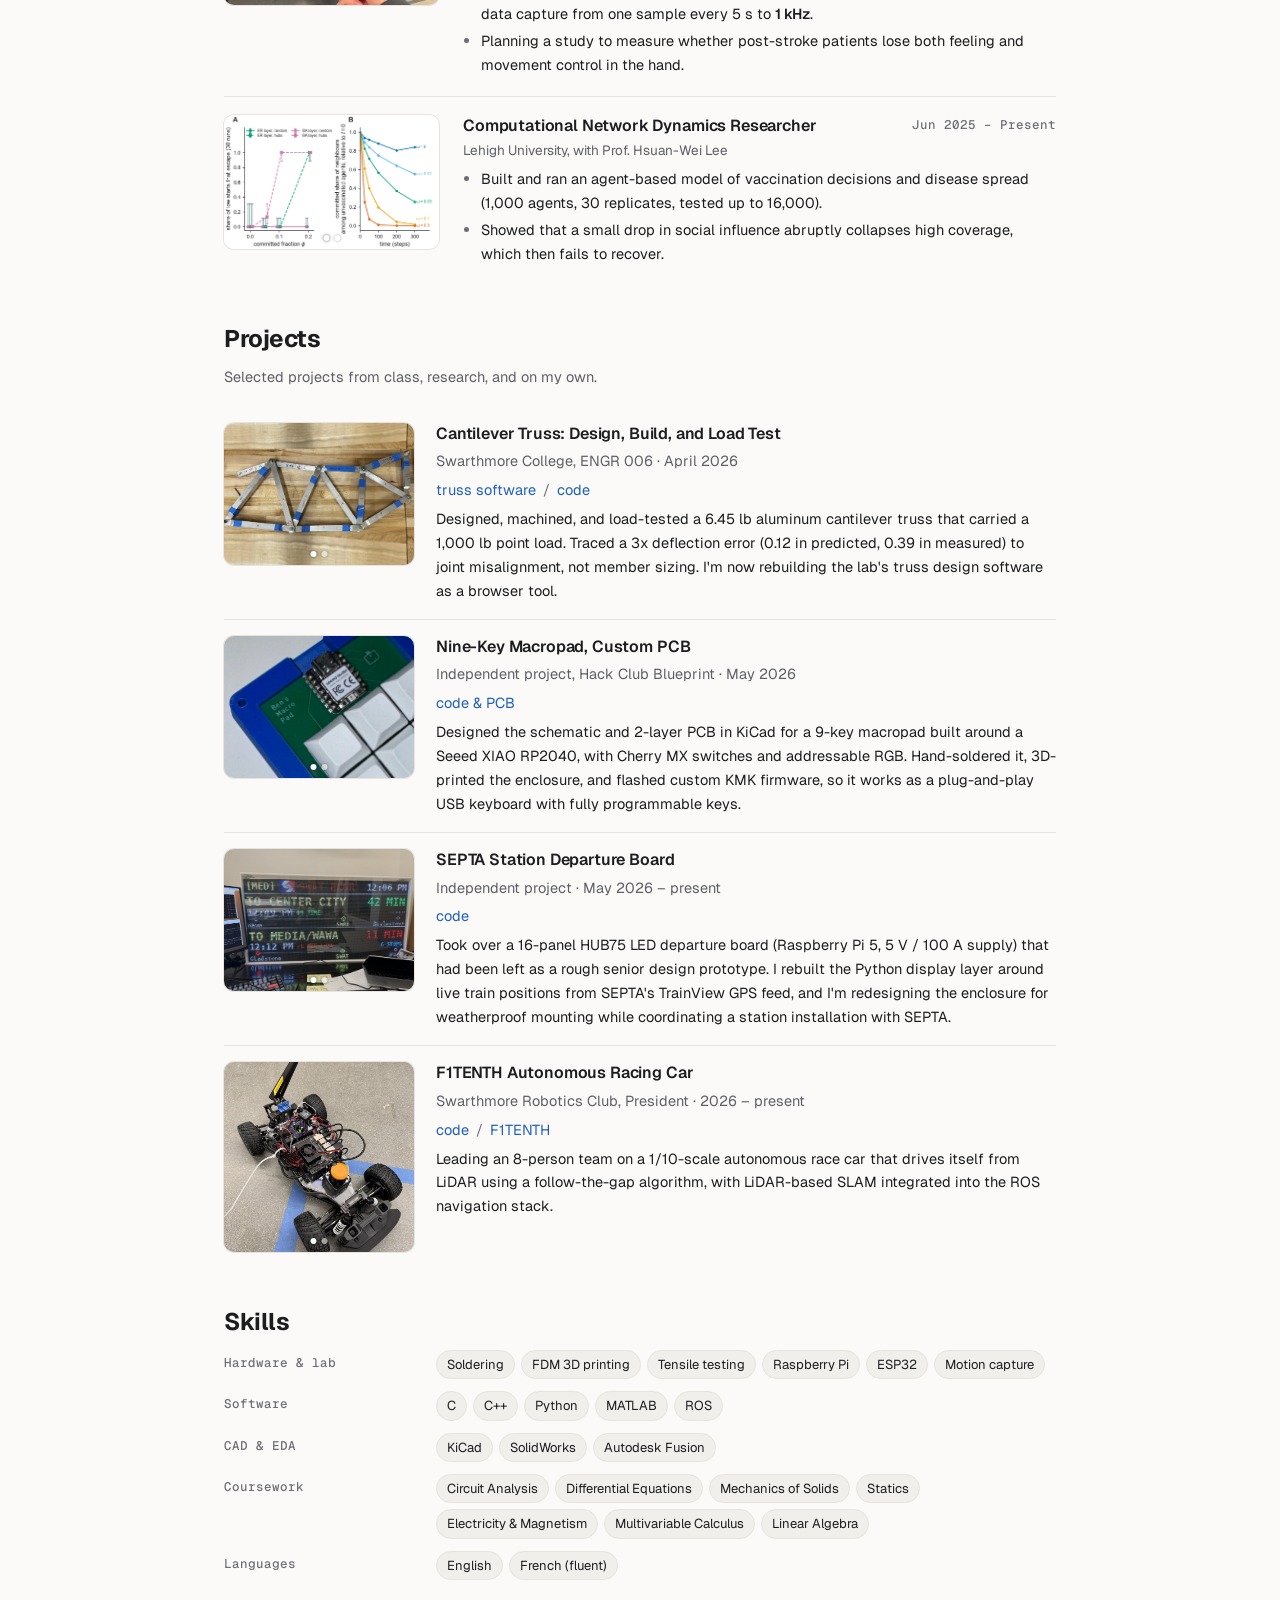
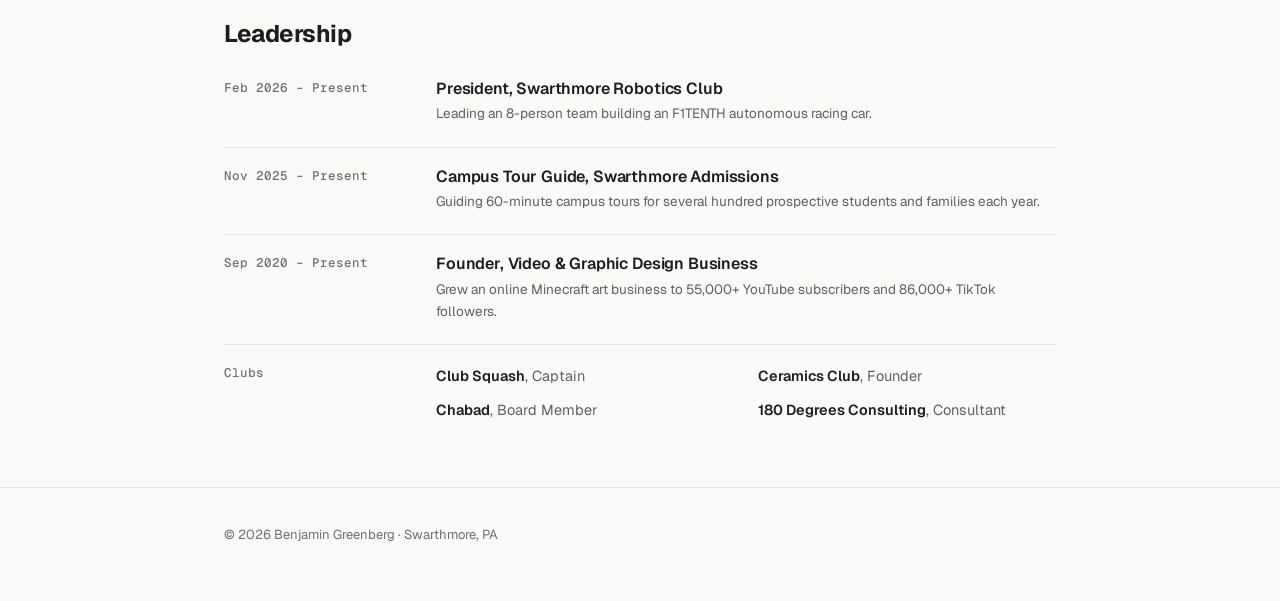
==== commit efb2383c: "Geist fonts, LinkedIn headshot, PDF spacing" ====
--- a/index.html
+++ b/index.html
@@ -6,12 +6,12 @@
   <title>Benjamin Greenberg</title>
   <meta name="description" content="Benjamin Greenberg: engineering and economics student at Swarthmore College working in robotics, mechanical engineering, and embedded systems.">
   <meta name="author" content="Benjamin Greenberg">
-  <link rel="canonical" href="https://bengreenberg07.github.io/">
+  <link rel="canonical" href="https://benhg.com/">
   <meta property="og:title" content="Benjamin Greenberg">
   <meta property="og:description" content="Robotics, mechanical engineering, and embedded systems. Swarthmore College.">
-  <meta property="og:url" content="https://bengreenberg07.github.io/">
+  <meta property="og:url" content="https://benhg.com/">
   <meta property="og:site_name" content="Benjamin Greenberg">
-  <meta property="og:image" content="https://bengreenberg07.github.io/images/blimp.jpg">
+  <meta property="og:image" content="https://benhg.com/images/blimp.jpg">
   <meta property="og:image:width" content="900">
   <meta property="og:image:height" content="743">
   <meta property="og:image:alt" content="Autonomous indoor blimp with its 3D-printed frame, built by Benjamin Greenberg">
@@ -22,8 +22,8 @@
     "@context": "https://schema.org",
     "@type": "Person",
     "name": "Benjamin Greenberg",
-    "url": "https://bengreenberg07.github.io/",
-    "image": "https://bengreenberg07.github.io/images/ben.jpg",
+    "url": "https://benhg.com/",
+    "image": "https://benhg.com/images/ben.jpg",
     "affiliation": { "@type": "CollegeOrUniversity", "name": "Swarthmore College" },
     "sameAs": [
       "https://github.com/BenGreenberg07",
@@ -39,7 +39,7 @@
   <link rel="apple-touch-icon" href="images/apple-touch-icon.png">
   <link rel="preconnect" href="https://fonts.googleapis.com">
   <link rel="preconnect" href="https://fonts.gstatic.com" crossorigin>
-  <link href="https://fonts.googleapis.com/css2?family=Inter:wght@400;500;600;700&family=JetBrains+Mono:wght@500;600&display=swap" rel="stylesheet">
+  <link href="https://fonts.googleapis.com/css2?family=Geist:wght@400;500;600;700&family=Geist+Mono:wght@500;600&display=swap" rel="stylesheet">
   <link rel="stylesheet" href="style.css">
 </head>
 <body>
@@ -91,7 +91,7 @@
       </div>
       <div class="print-contact">
         <span><b>Email</b> bgreenb2@swarthmore.edu</span>
-        <span><b>Website</b> <a href="https://bengreenberg07.github.io">bengreenberg07.github.io</a></span>
+        <span><b>Website</b> <a href="https://benhg.com">benhg.com</a></span>
         <span><b>GitHub</b> <a href="https://github.com/BenGreenberg07">BenGreenberg07</a></span>
         <span><b>LinkedIn</b> <a href="https://www.linkedin.com/in/benjamin-greenberg-/">benjamin-greenberg-</a></span>
       </div>
@@ -213,7 +213,7 @@
         <div>
           <h3>Autonomous Blimp Drone</h3>
           <p class="meta"><a href="https://swarmslab.com/">Aerial Swarms Lab</a>, Lehigh University · May – Aug 2026</p>
-          <p class="entry-links"><a href="https://github.com/BenGreenberg07/esp-fly-blimp">code</a><a href="https://bengreenberg07.github.io/posters/blimp.pdf">poster</a><a href="https://arxiv.org/abs/2609.27154">paper</a></p>
+          <p class="entry-links"><a href="https://github.com/BenGreenberg07/esp-fly-blimp">code</a><a href="https://benhg.com/posters/blimp.pdf">poster</a><a href="https://arxiv.org/abs/2609.27154">paper</a></p>
           <p>Designed and 3D-printed a custom frame integrating an ESP32 microcontroller and IMU at a 29 g total
             system weight, iterating over 10+ builds. Wrote a pure-pursuit and PD controller in C that, under motion-capture guidance, returned the blimp toward its commanded point after all 23 hand pushes of up to 4.1 m, with 78% settling within 0.8 m
             and a 15 s median to remove 80% of the offset. Separately, second author on <a href="https://arxiv.org/abs/2609.27154">HINT-Blimp</a>, presented at an IROS 2026 workshop.</p>
@@ -229,7 +229,7 @@
         <div>
           <h3>Cantilever Truss: Design, Build, and Load Test</h3>
           <p class="meta">Swarthmore College, ENGR 006 · April 2026</p>
-          <p class="entry-links"><a href="https://bengreenberg07.github.io/truss-analysis/">truss software</a><a href="https://github.com/BenGreenberg07/truss-analysis">code</a></p>
+          <p class="entry-links"><a href="https://benhg.com/truss-analysis/">truss software</a><a href="https://github.com/BenGreenberg07/truss-analysis">code</a></p>
           <p>Designed, machined, and load-tested a 6.45 lb aluminum cantilever truss that carried a 1,000 lb
             point load. Traced a 3x deflection error (0.12 in predicted, 0.39 in measured) to joint misalignment,
             not member sizing. I'm now rebuilding the lab's truss design software as a browser tool.</p><!-- pinned: keep on resume sync -->
@@ -381,7 +381,7 @@
     // Privacy-friendly visit counter (GoatCounter: no cookies). Skipped for local previews and the PDF export.
     (function () {
       var h = location.hostname;
-      if (h !== "bengreenberg07.github.io" || /[?&]print\b/.test(location.search)) return;
+      if (h !== "benhg.com" || /[?&]print\b/.test(location.search)) return;
       var s = document.createElement("script");
       s.async = true;
       s.dataset.goatcounter = "https://benbobsfg.goatcounter.com/count";
--- a/style.css
+++ b/style.css
@@ -11,8 +11,8 @@
   --chip: #f1efeb;
   --shadow: 0 1px 2px rgba(20, 20, 30, .06), 0 8px 24px rgba(20, 20, 30, .06);
   --radius: 12px;
-  --mono: "JetBrains Mono", ui-monospace, SFMono-Regular, Menlo, monospace;
-  --sans: "Inter", -apple-system, BlinkMacSystemFont, "Segoe UI", Helvetica, Arial, sans-serif;
+  --mono: "Geist Mono", ui-monospace, SFMono-Regular, Menlo, monospace;
+  --sans: "Geist", -apple-system, BlinkMacSystemFont, "Segoe UI", Helvetica, Arial, sans-serif;
   color-scheme: light;
 }
 
@@ -245,7 +245,7 @@
   /* the PDF is a projects portfolio: the resume covers the rest */
   .callout, #publications, #experience, #skills, .sec-head .count, .sec-sub { display: none !important; }
   .entry.print-block { display: grid; }
-  #projects .entry { grid-template-columns: 220px 1fr; gap: 18px; padding: 16px 0; }
+  #projects .entry { grid-template-columns: 220px 1fr; gap: 18px; padding: 20px 0; }
   #projects .thumb { width: 220px; border-radius: 6px; }
   #projects .thumb.tall { width: 220px; aspect-ratio: 4 / 3; }
   #projects h3 { font-size: 11pt; }
@@ -289,8 +289,8 @@
   .job .org { font-size: 9.5pt; margin-bottom: 2px; }
   .job ul, .job li { font-size: 9.5pt; }
   .job li { margin: 1px 0; }
-  #leadership { padding-top: 22px; }
-  #leadership .job { padding: 10px 0; }
+  #leadership { padding-top: 26px; }
+  #leadership .job { padding: 12px 0; }
 
   .skills { grid-template-columns: 112px 1fr; gap: 5px 16px; font-size: 9pt; break-inside: avoid; }
   .skills dt { font-size: 8.5pt; line-height: 1.8; }
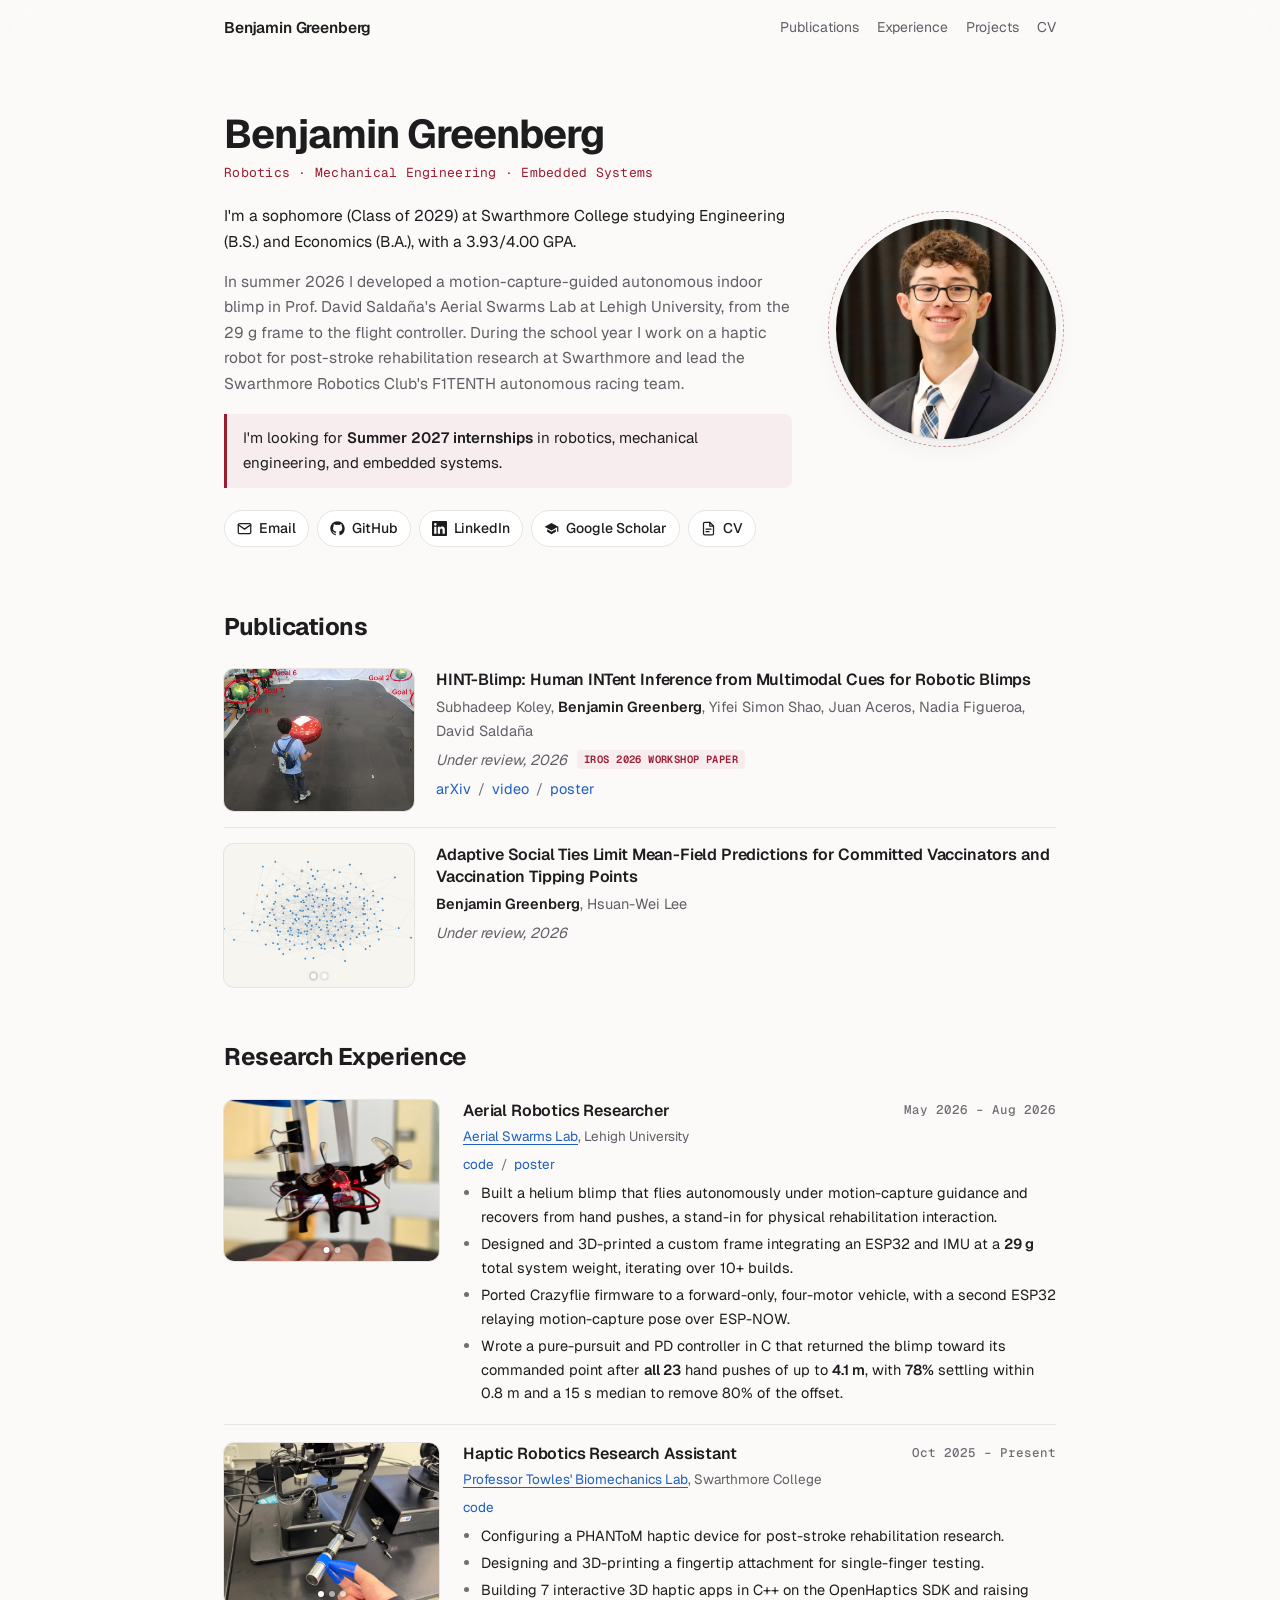
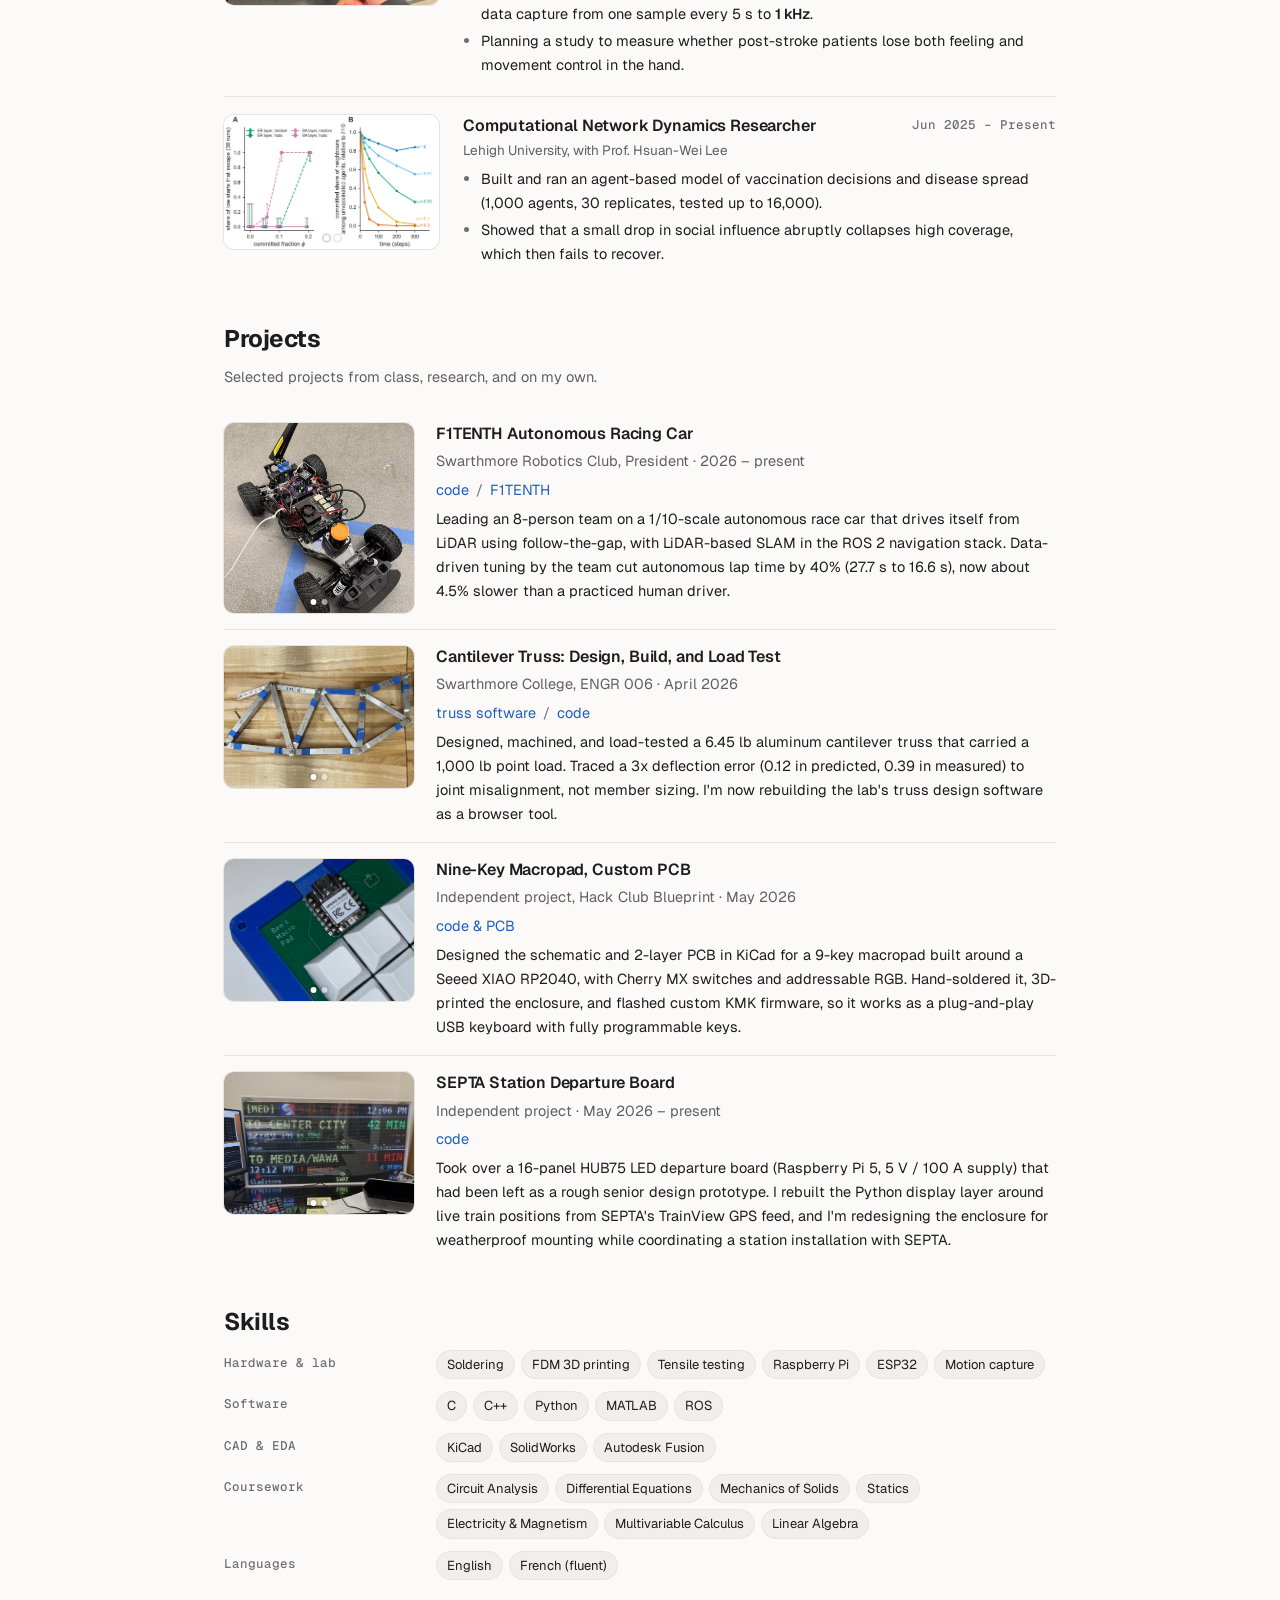
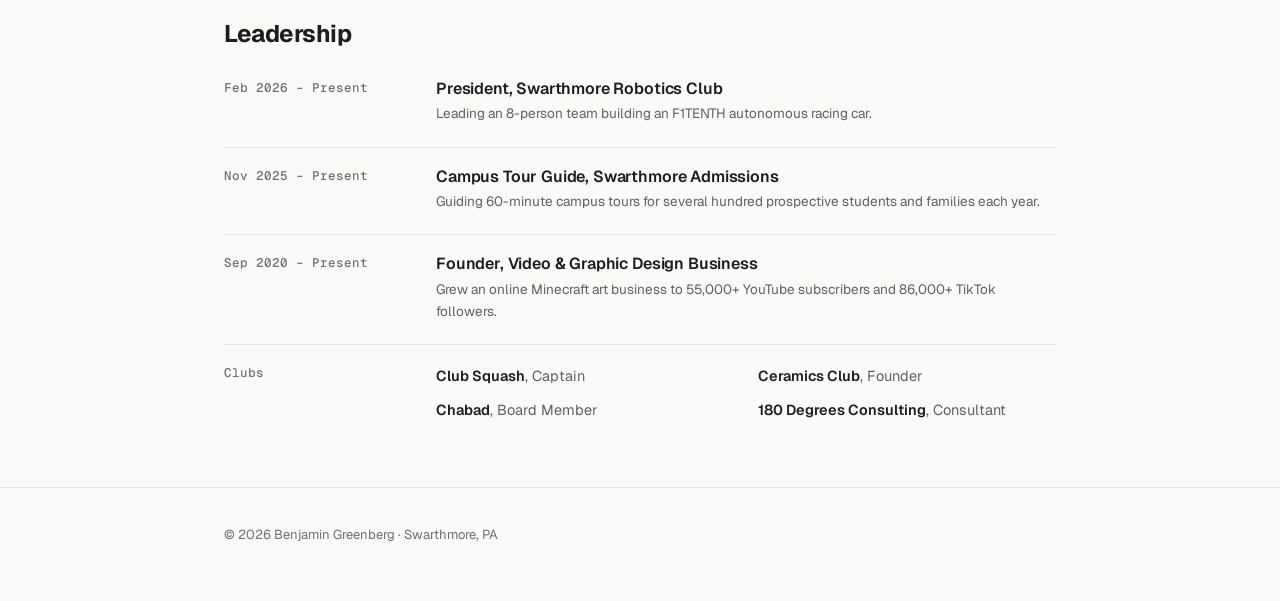
==== commit e23a64f0: "Move F1TENTH above truss; add lap-time result" ====
--- a/index.html
+++ b/index.html
@@ -3,11 +3,11 @@
 <head>
   <meta charset="utf-8">
   <meta name="viewport" content="width=device-width, initial-scale=1">
-  <title>Benjamin Greenberg</title>
+  <title>Benjamin Greenberg | Robotics &amp; Mechanical Engineering, Swarthmore</title>
   <meta name="description" content="Benjamin Greenberg: engineering and economics student at Swarthmore College working in robotics, mechanical engineering, and embedded systems.">
   <meta name="author" content="Benjamin Greenberg">
   <link rel="canonical" href="https://benhg.com/">
-  <meta property="og:title" content="Benjamin Greenberg">
+  <meta property="og:title" content="Benjamin Greenberg | Robotics &amp; Mechanical Engineering">
   <meta property="og:description" content="Robotics, mechanical engineering, and embedded systems. Swarthmore College.">
   <meta property="og:url" content="https://benhg.com/">
   <meta property="og:site_name" content="Benjamin Greenberg">
@@ -16,7 +16,7 @@
   <meta property="og:image:height" content="743">
   <meta property="og:image:alt" content="Autonomous indoor blimp with its 3D-printed frame, built by Benjamin Greenberg">
   <meta property="og:type" content="profile">
-  <meta name="twitter:card" content="summary">
+  <meta name="twitter:card" content="summary_large_image">
   <script type="application/ld+json">
   {
     "@context": "https://schema.org",
@@ -220,6 +220,22 @@
         </div>
       </div>
 
+      <!-- 7. F1TENTH -->
+      <div class="entry">
+        <div class="thumb tall" data-hover-video="videos/sim_turn1.mp4" data-second-video="videos/sim_turn1.mp4" data-second-alt="Top-down simulation of the F1TENTH car taking a turn using follow-the-gap, with LiDAR returns drawn along the walls" data-second-caption="Follow-the-gap in simulation: the car takes a turn from LiDAR alone, with the returns drawn along the walls." data-caption="The F1TENTH platform: Traxxas chassis with onboard compute, motor controller, and the scanning LiDAR used for SLAM.">
+          <img src="images/f1tenth.jpg" alt="F1TENTH autonomous race car" loading="lazy">
+        </div>
+        <div>
+          <h3>F1TENTH Autonomous Racing Car</h3>
+          <p class="meta">Swarthmore Robotics Club, President · 2026 – present</p>
+          <p class="entry-links"><a href="https://github.com/Swat-F1tenth/swat-f1tenth">code</a><a href="https://f1tenth.org/">F1TENTH</a></p>
+          <!-- pinned: keep on resume sync -->
+          <p>Leading an 8-person team on a 1/10-scale autonomous race car that drives itself from LiDAR using
+            follow-the-gap, with LiDAR-based SLAM in the ROS 2 navigation stack. Data-driven tuning by the team cut
+            autonomous lap time by 40% (27.7 s to 16.6 s), now about 4.5% slower than a practiced human driver.</p>
+        </div>
+      </div>
+
       <!-- 2. Truss -->
       <div class="entry">
         <div class="thumb" data-full="images/truss.jpg" data-caption="As-built truss: 14 aluminum members and 9 joints, bolted at each connection.">
@@ -281,21 +297,6 @@
             as a rough senior design prototype. I rebuilt the Python display layer around live train positions from
             SEPTA's TrainView GPS feed, and I'm redesigning the enclosure for weatherproof mounting while
             coordinating a station installation with SEPTA.</p>
-        </div>
-      </div>
-
-      <!-- 7. F1TENTH -->
-      <div class="entry">
-        <div class="thumb tall" data-hover-video="videos/sim_turn1.mp4" data-second-video="videos/sim_turn1.mp4" data-second-alt="Top-down simulation of the F1TENTH car taking a turn using follow-the-gap, with LiDAR returns drawn along the walls" data-second-caption="Follow-the-gap in simulation: the car takes a turn from LiDAR alone, with the returns drawn along the walls." data-caption="The F1TENTH platform: Traxxas chassis with onboard compute, motor controller, and the scanning LiDAR used for SLAM.">
-          <img src="images/f1tenth.jpg" alt="F1TENTH autonomous race car" loading="lazy">
-        </div>
-        <div>
-          <h3>F1TENTH Autonomous Racing Car</h3>
-          <p class="meta">Swarthmore Robotics Club, President · 2026 – present</p>
-          <p class="entry-links"><a href="https://github.com/Swat-F1tenth/swat-f1tenth">code</a><a href="https://f1tenth.org/">F1TENTH</a></p>
-          <!-- pinned: keep on resume sync -->
-          <p>Leading an 8-person team on a 1/10-scale autonomous race car that drives itself from LiDAR using a
-            follow-the-gap algorithm, with LiDAR-based SLAM integrated into the ROS navigation stack.</p>
         </div>
       </div>
 
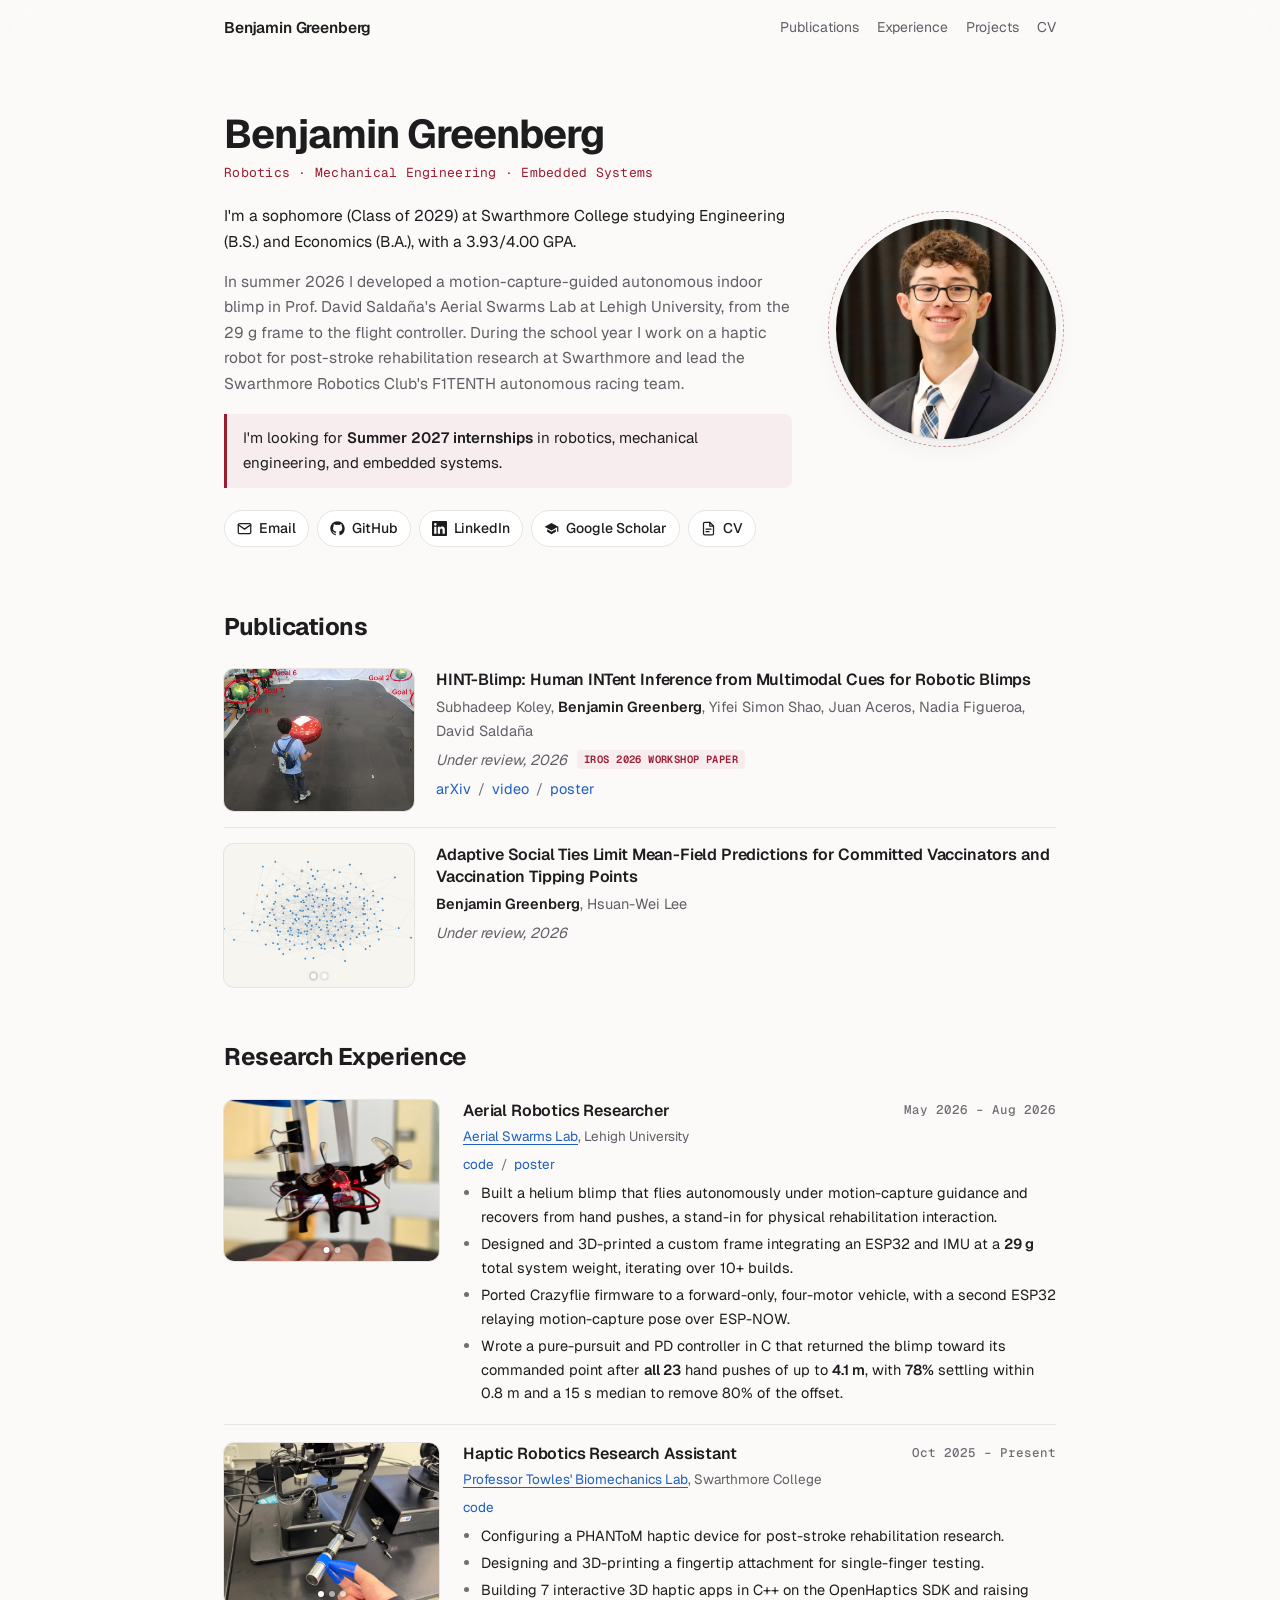
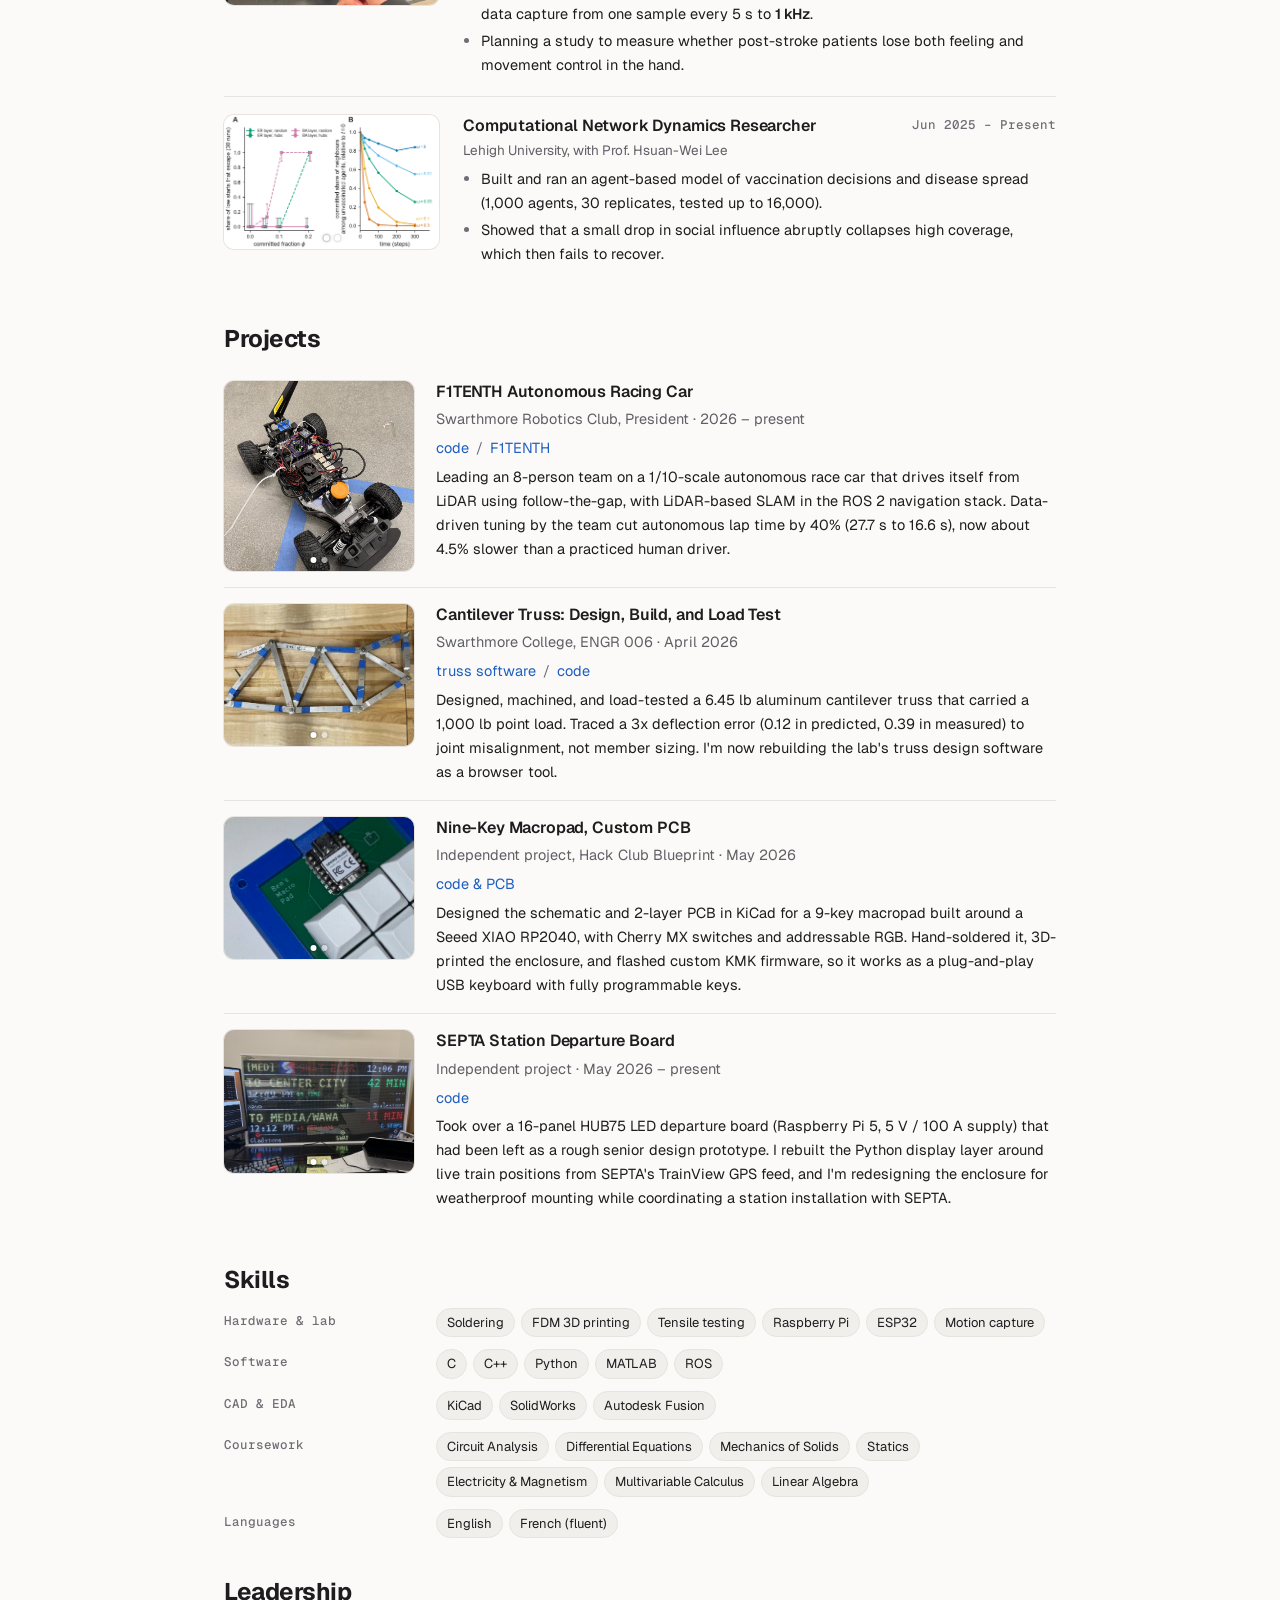
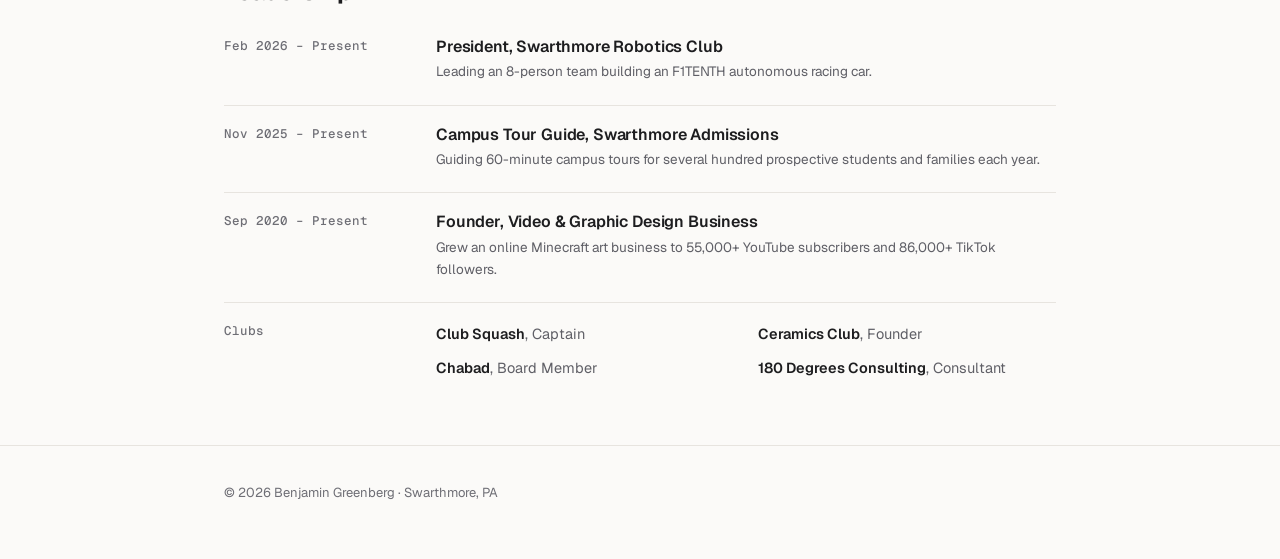
==== commit 5b2e0db2: "Remove Projects subtitle" ====
--- a/index.html
+++ b/index.html
@@ -202,7 +202,6 @@
   <!-- ================= PROJECTS ================= -->
   <section id="projects" class="reveal">
     <div class="sec-head"><h2>Projects</h2></div>
-    <p class="sec-sub">Selected projects from class, research, and on my own.</p>
     <div class="entries">
 
       <!-- Blimp: shown in the PDF export only (on the site it lives under Research) -->
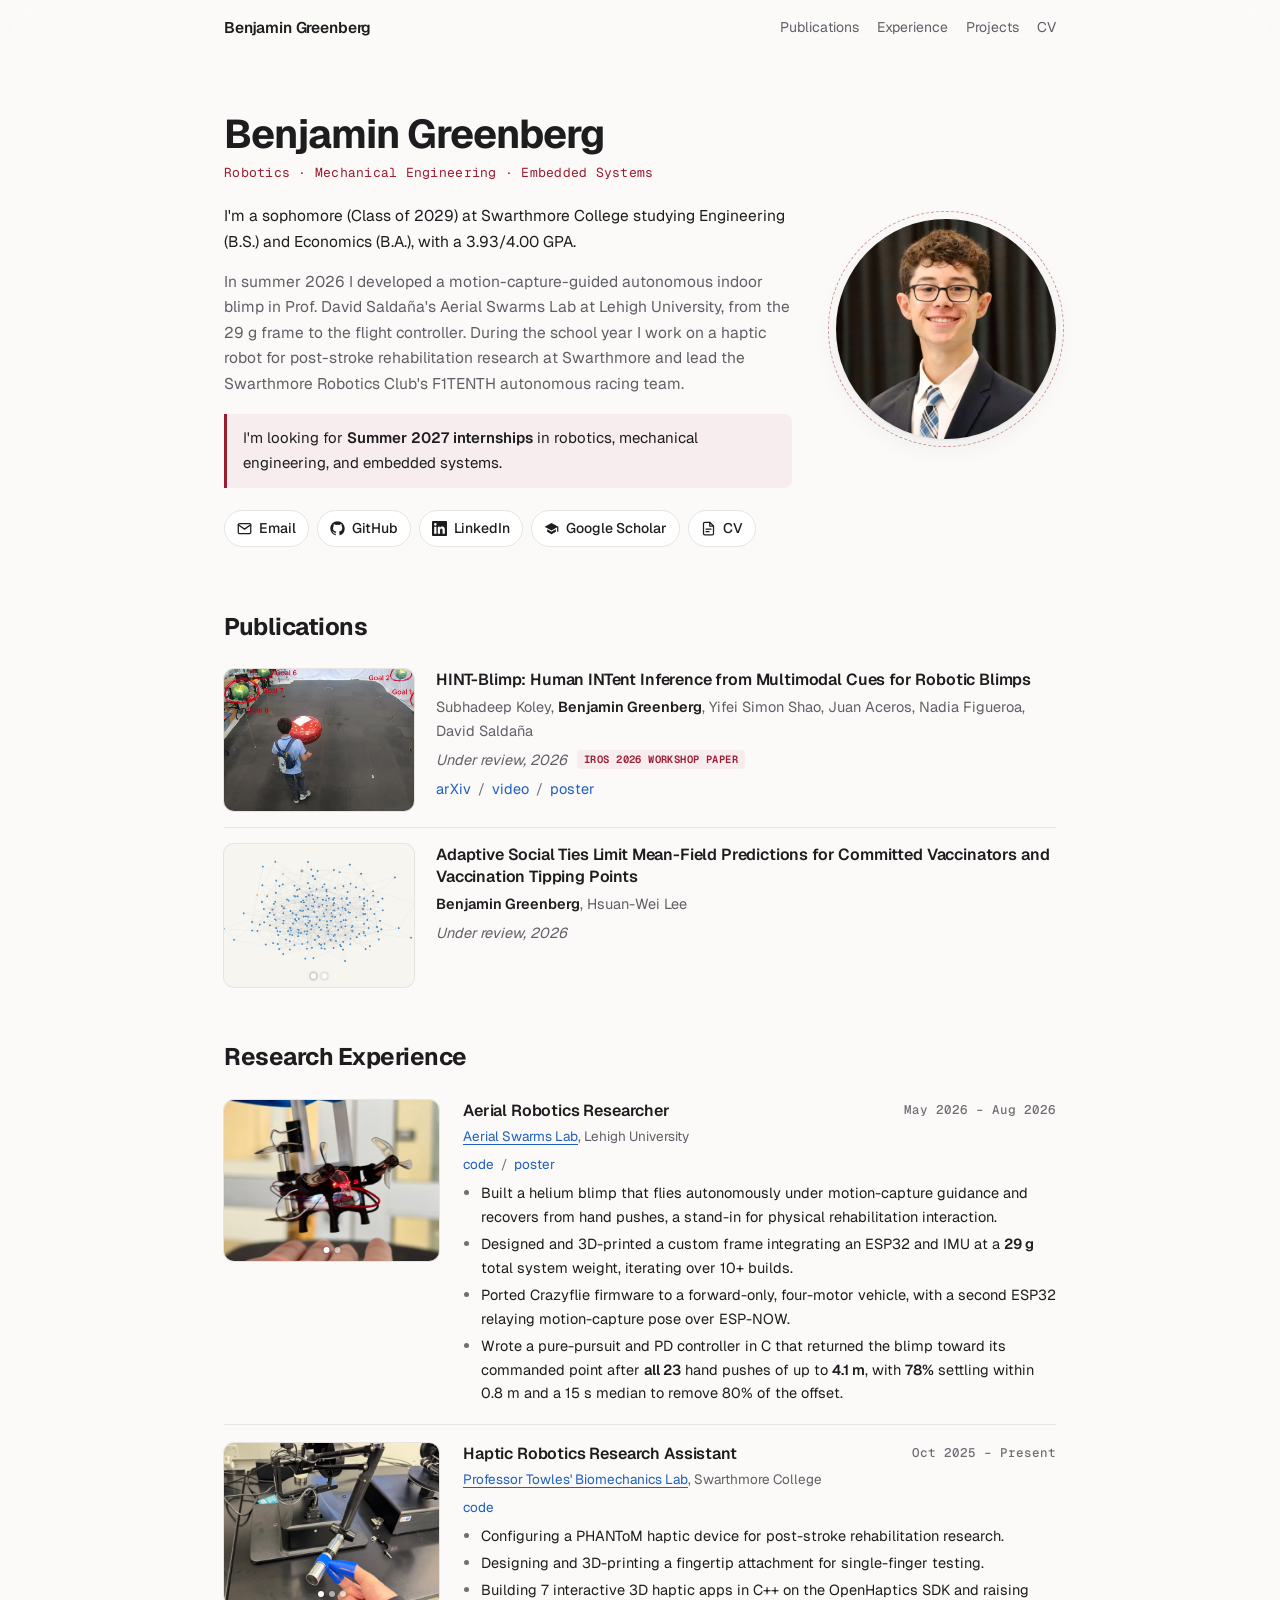
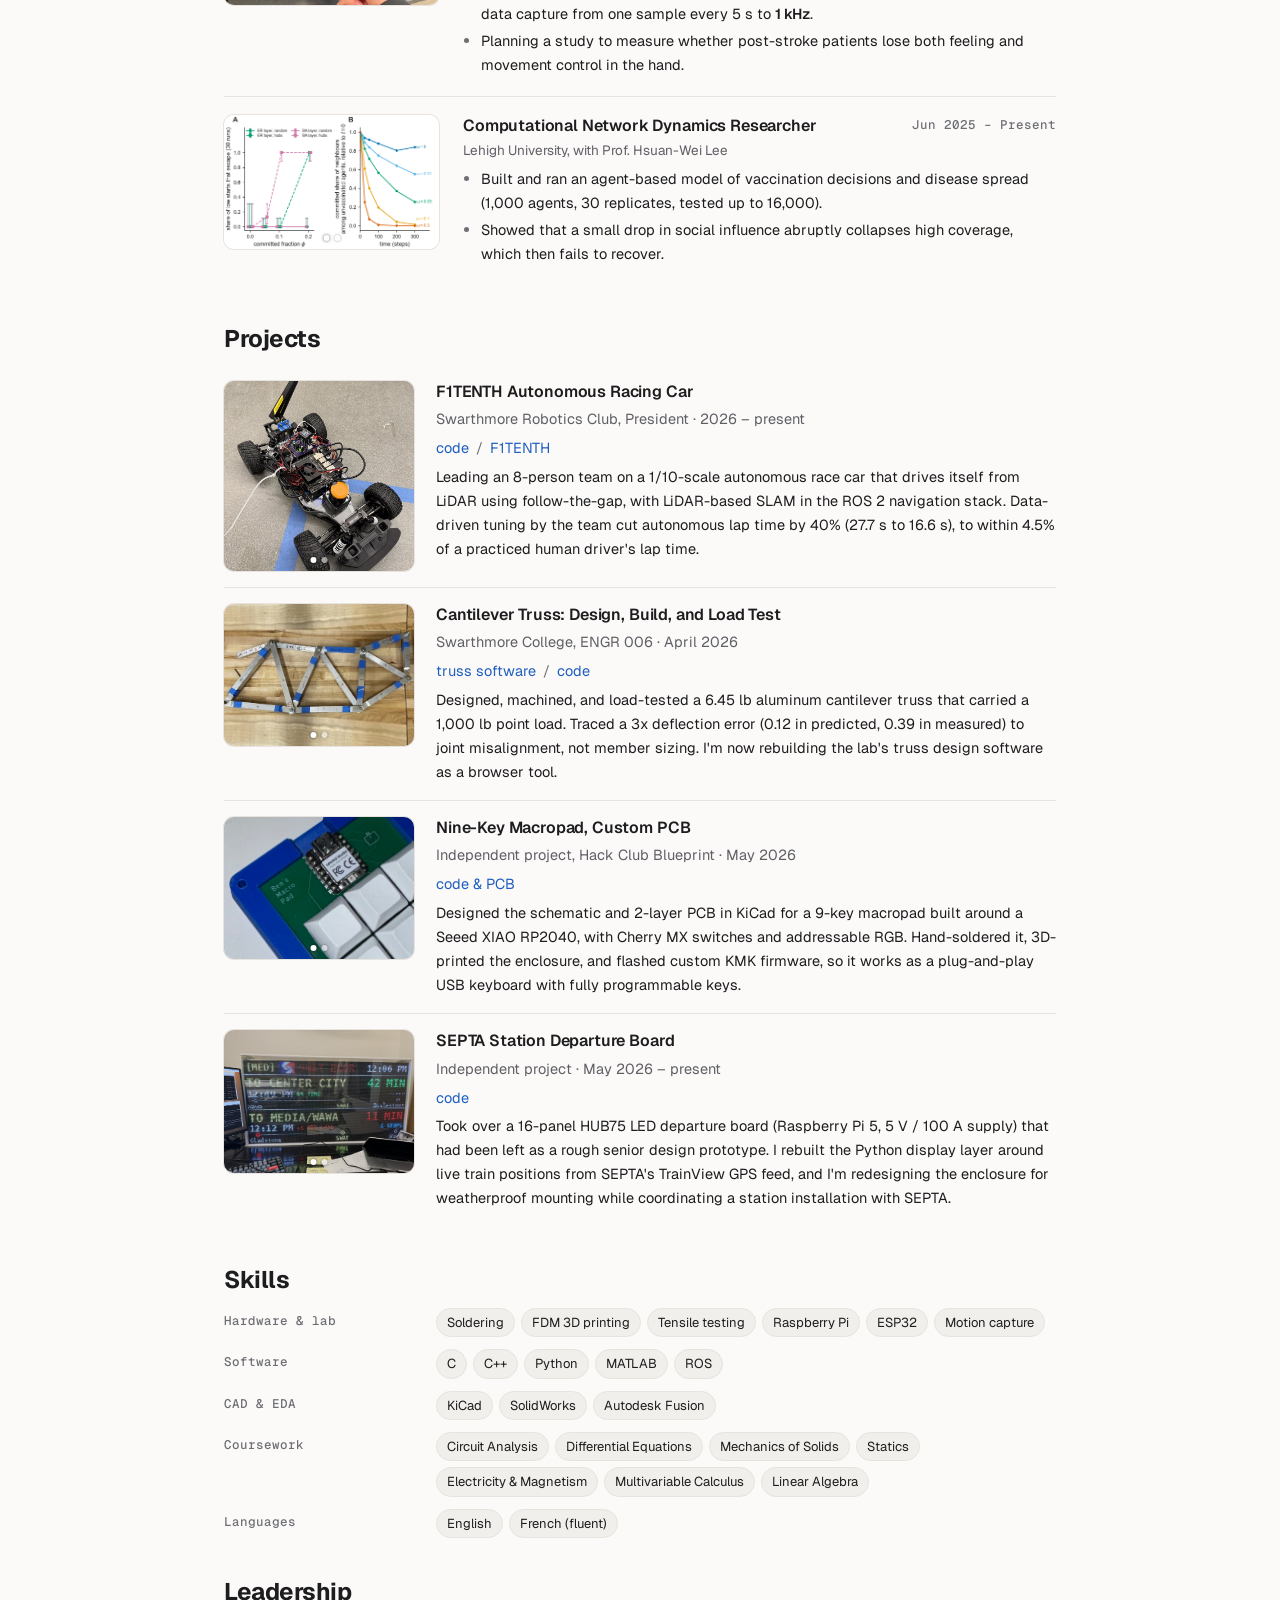
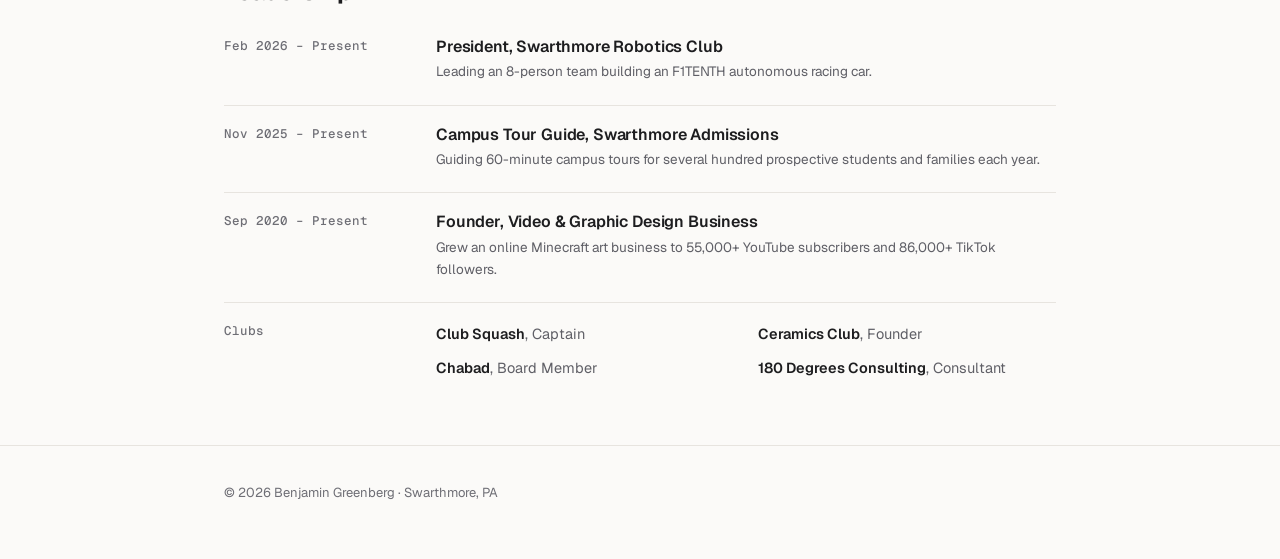
==== commit 9fb0c8c2: "Reword F1TENTH lap-time result" ====
--- a/index.html
+++ b/index.html
@@ -231,7 +231,7 @@
           <!-- pinned: keep on resume sync -->
           <p>Leading an 8-person team on a 1/10-scale autonomous race car that drives itself from LiDAR using
             follow-the-gap, with LiDAR-based SLAM in the ROS 2 navigation stack. Data-driven tuning by the team cut
-            autonomous lap time by 40% (27.7 s to 16.6 s), now about 4.5% slower than a practiced human driver.</p>
+            autonomous lap time by 40% (27.7 s to 16.6 s), to within 4.5% of a practiced human driver's lap time.</p>
         </div>
       </div>
 
